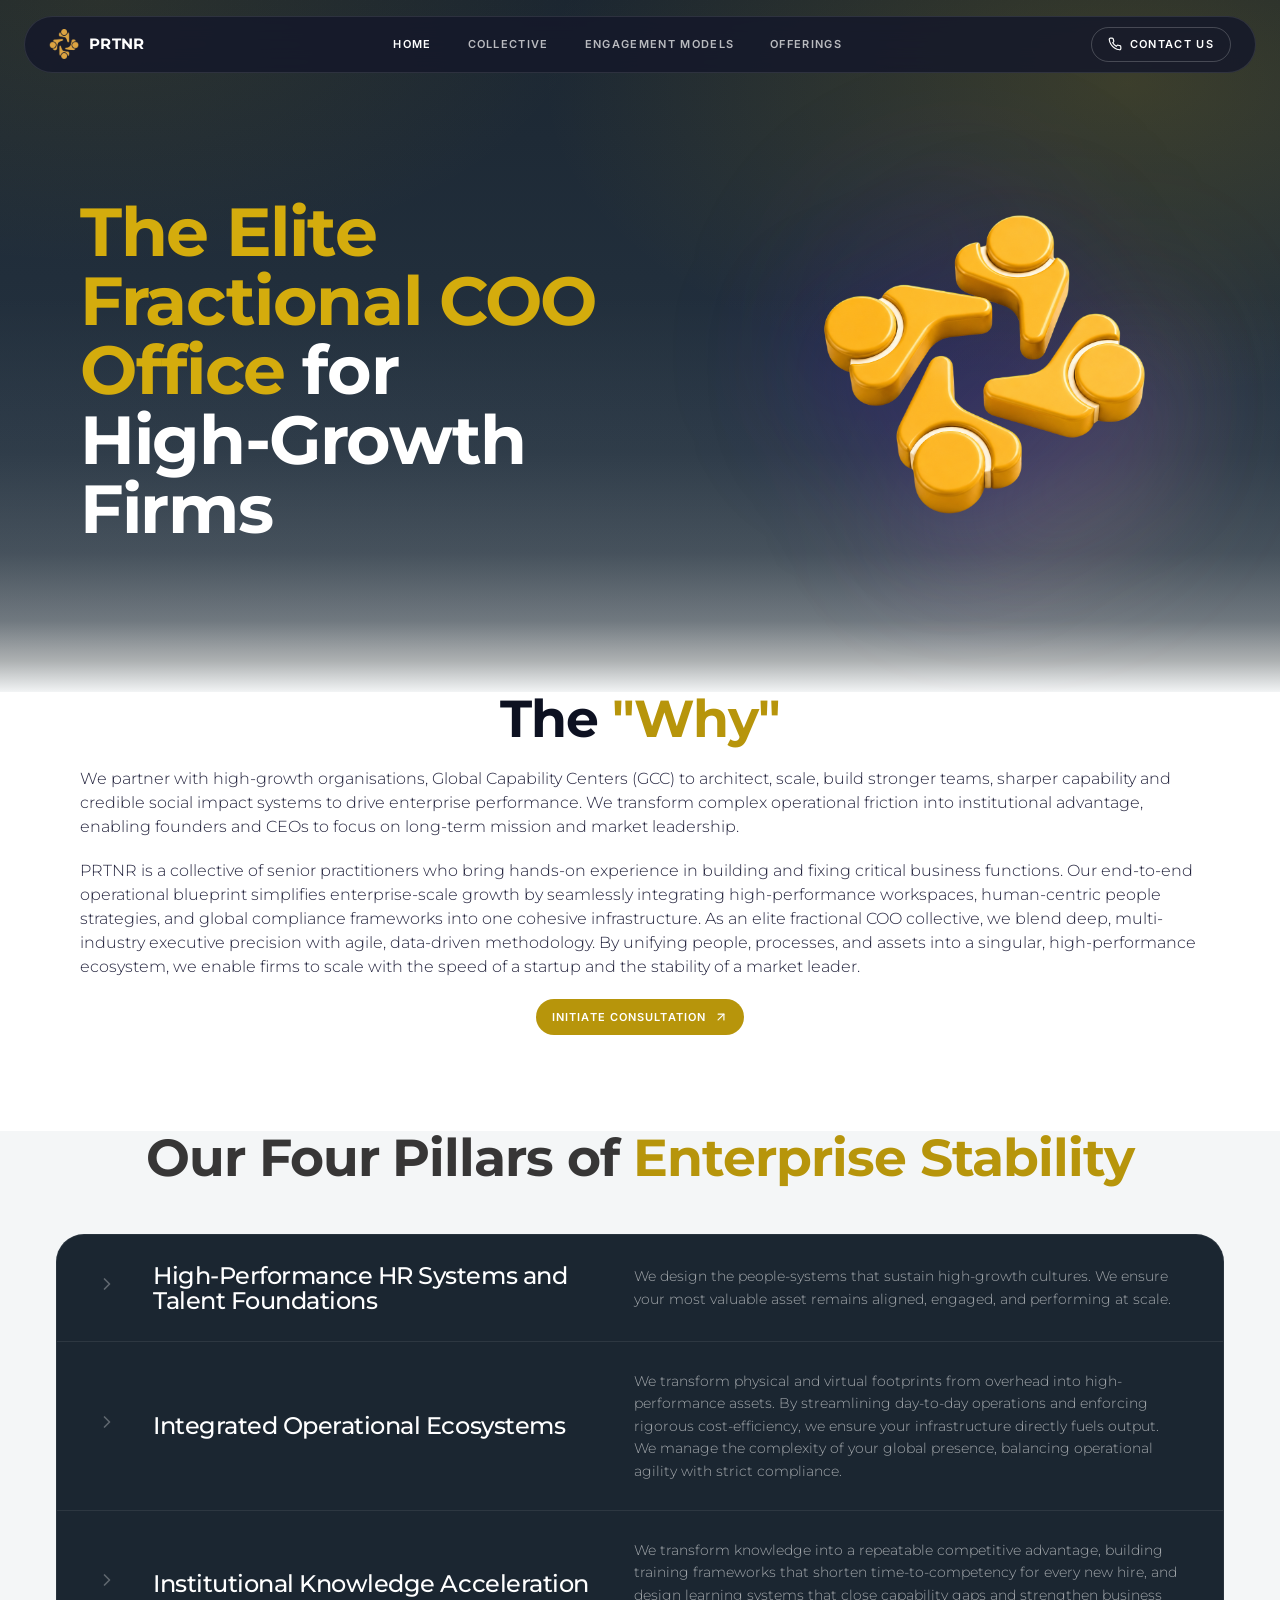
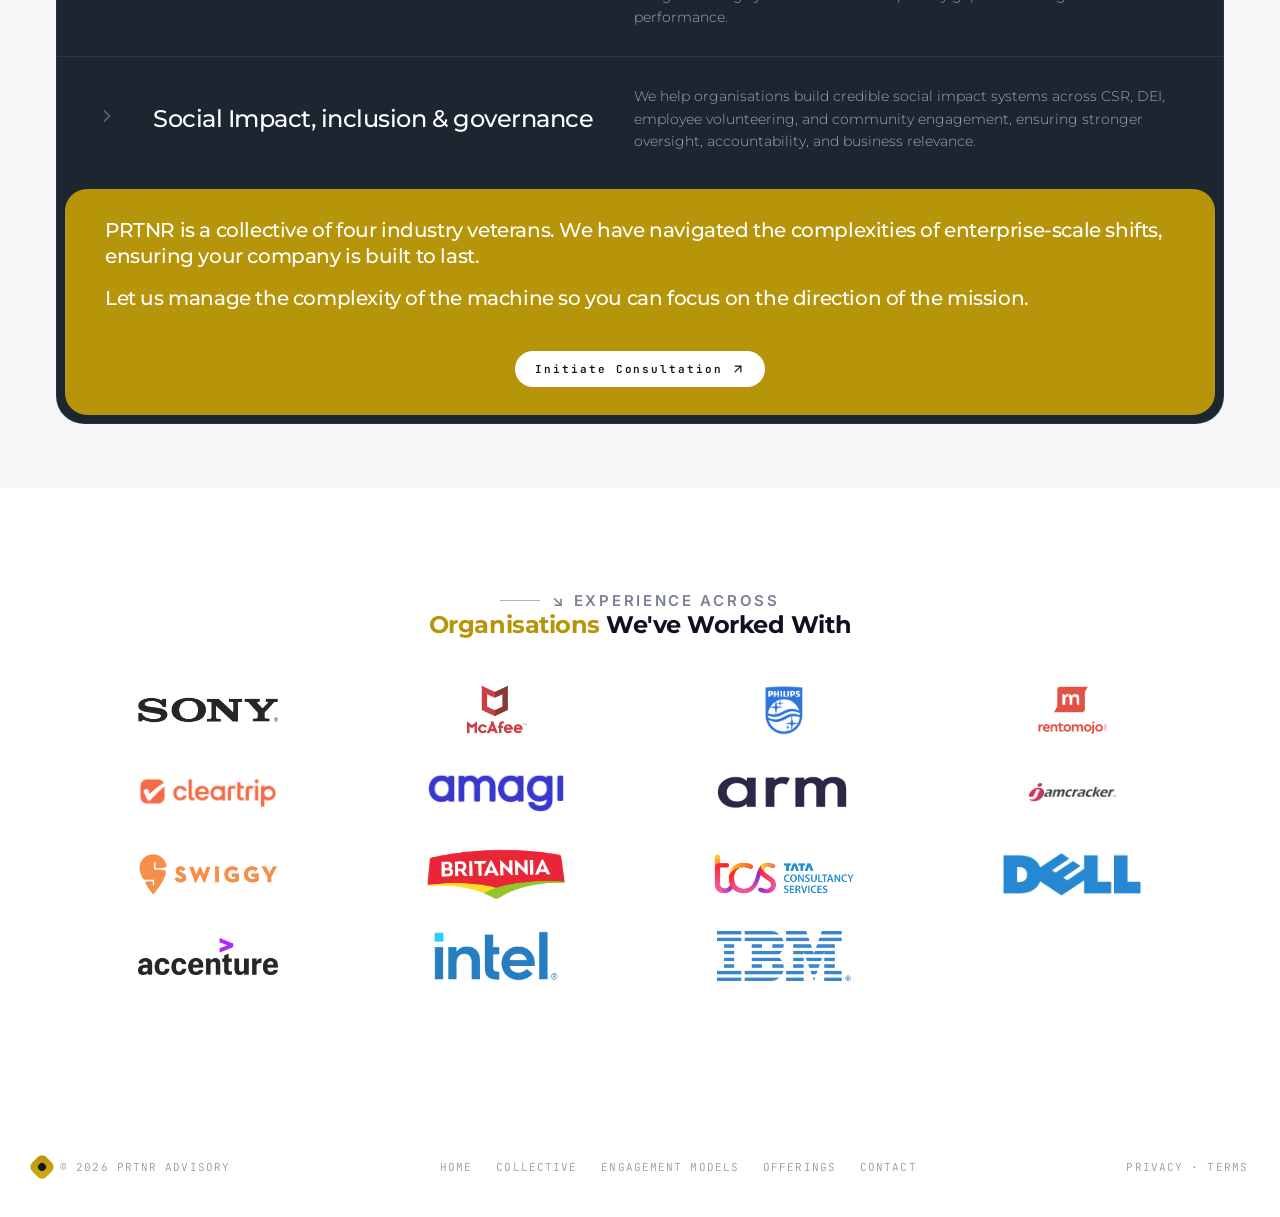
==== index.html @ b534872a "Add files via upload" ====
<!doctype html>
<html lang="en">
<head>
<meta charset="utf-8" />
<meta name="viewport" content="width=device-width,initial-scale=1" />
<title>PRTNR Advisory — Scale with Structure &amp; Operational Excellence</title>
<link rel="icon" type="image/png" href="assets/PRTNR Logo without BG.png">
<meta name="description" content="We help startups and mid-sized companies build offices, optimise operational costs, and implement governance systems for sustainable, compliant growth." />
<meta property="og:title" content="PRTNR Advisory — Scale with Structure &amp; Operational Excellence" />
<meta property="og:description" content="We help startups and mid-sized companies build offices, optimise operational costs, and implement governance systems for sustainable, compliant growth." />
<meta property="og:type" content="website" />
<link rel="preconnect" href="https://fonts.googleapis.com">
<link rel="preconnect" href="https://fonts.gstatic.com" crossorigin>
<link href="https://fonts.googleapis.com/css2?family=Inter:wght@400;500;600;700&family=Montserrat:wght@300;400;500;600;700&family=JetBrains+Mono:wght@400;500;600&display=swap" rel="stylesheet">
<link rel="stylesheet" href="styles.css" />
</head>
<body>
<div class="nav-wrap">
  <div class="nav">
    <a class="brand" href="index.html"><img src="assets/PRTNR Logo without BG.png" width="30"></img><span class="brand-name">PRTNR</span></a>
    <nav class="nav-links">
      <a class="nav-link active" href="index.html">HOME</a>
      <a class="nav-link" href="about.html">COLLECTIVE</a>
      <a class="nav-link" href="engagement.html">ENGAGEMENT MODELS</a>
      <a class="nav-link" href="offerings.html">OFFERINGS</a></nav>
    <a class="nav-cta" href="contact.html">
      <svg width="14" height="14" viewBox="0 0 24 24" fill="none" stroke="currentColor" stroke-width="2" stroke-linecap="round" stroke-linejoin="round">
        <path d="M22 16.92v3a2 2 0 0 1-2.18 2 19.79 19.79 0 0 1-8.63-3.07 19.5 19.5 0 0 1-6-6 19.79 19.79 0 0 1-3.07-8.67A2 2 0 0 1 4.11 2h3a2 2 0 0 1 2 1.72c.13.96.37 1.9.72 2.81a2 2 0 0 1-.45 2.11L8.09 9.91a16 16 0 0 0 6 6l1.27-1.27a2 2 0 0 1 2.11-.45c.91.35 1.85.59 2.81.72A2 2 0 0 1 22 16.92z"/>
      </svg> CONTACT US</a>
    <button class="menu-btn" id="menuBtn" aria-label="menu"><svg width="20" height="20" viewBox="0 0 24 24" fill="none" stroke="currentColor" stroke-width="2" stroke-linecap="round" stroke-linejoin="round"><line x1="3" y1="12" x2="21" y2="12"/><line x1="3" y1="6" x2="21" y2="6"/><line x1="3" y1="18" x2="21" y2="18"/></svg></button>
  </div>
  <div class="mobile-menu" id="mobileMenu">
    <a href="index.html">HOME</a><a href="about.html">COLLECTIVE</a>
    <a href="engagement.html">ENGAGEMENT MODELS</a>
    <a href="offerings.html">OFFERINGS</a>
    <a href="contact.html">CONTACT US</a>
  </div>
</div>
<script>
(function(){
  var b=document.getElementById('menuBtn'),m=document.getElementById('mobileMenu');
  if(b)b.addEventListener('click',function(){m.classList.toggle('open');});
})();
</script>
<main>

<section class="reveal page-hero">
  <div class="container">
    <div class="hero-grid">
      <div class="order-mob-2 lg-order-1">
        <h1 class="display hero-h1"><span class="text-electric">The Elite Fractional COO Office</span> for <br/>High-Growth Firms</h1>
      </div>
      <div class="order-mob-1 lg-order-2">
        <div class="hero-art"><div class="hero-art-glow"></div><img src="assets/hero-object.png" alt="Floating 3D figures representing operational clarity" /></div>
      </div>
    </div>
  </div>
</section>

<section class="section text-center" style="padding-top:0">
  <div class="container">
    <h2 class="display h2 text-ink text-center">The <span class="text-electric">"Why"</span></h2>
    <p class="text-ink-soft mt-5 max-w-5xl mx-auto about-text">We partner with high-growth organisations, Global Capability Centers (GCC) to architect, 
                                                  scale, build stronger teams, sharper capability and credible social impact systems to drive 
                                                  enterprise performance. We transform complex operational friction into institutional advantage, 
                                                  enabling founders and CEOs to focus on long-term mission and market leadership.</p> 
    <p class="text-ink-soft mt-5 max-w-5xl mx-auto about-text">PRTNR is a collective of senior practitioners who bring hands-on experience in building and 
                                                  fixing critical business functions. Our end-to-end operational blueprint simplifies enterprise-scale 
                                                  growth by seamlessly integrating high-performance workspaces, human-centric people strategies,
                                                  and global compliance frameworks into one cohesive infrastructure. As an elite fractional COO 
                                                  collective, we blend deep, multi-industry executive precision with agile, data-driven methodology.
                                                   By unifying people, processes, and assets into a singular, high-performance ecosystem, we enable
                                                   firms to scale with the speed of a startup and the stability of a market leader.</p>                                            
  <a class="btn btn-electric btn-sm mt-5" href="contact.html#cont">Initiate Consultation<svg width="14" height="14" viewBox="0 0 24 24" fill="none" stroke="currentColor" stroke-width="2" stroke-linecap="round" stroke-linejoin="round"><line x1="7" y1="17" x2="17" y2="7"/><polyline points="7 7 17 7 17 17"/></svg></a>
                                                  </div>
</section>

<section class="reveal cream" style="padding:0 32px 64px">
  <div class="container">
    <h2 class="display h2 text-center"><span class="text-change">Our Four Pillars of </span><span class="text-electric">Enterprise Stability</span></h2>
    <div class="svc-rows">
      <div class="svc-row">
        <span class="chev">
          <svg width="20" height="20" viewBox="0 0 24 24" fill="none" stroke="currentColor" stroke-width="2" stroke-linecap="round" stroke-linejoin="round">
            <polyline points="9 18 15 12 9 6"/></svg></span>
            <h3 class="display">High-Performance HR Systems and Talent Foundations</h3>
            <p>We design the people-systems that sustain high-growth cultures. We ensure your most valuable asset remains aligned, engaged, and performing at
              scale.</p></div>
      <div class="svc-row">
        <span class="chev">
          <svg width="20" height="20" viewBox="0 0 24 24" fill="none" stroke="currentColor" stroke-width="2" stroke-linecap="round" stroke-linejoin="round">
            <polyline points="9 18 15 12 9 6"/></svg></span>
            <h3 class="display">Integrated Operational Ecosystems</h3>
            <p>We transform physical and virtual footprints from overhead into high-performance assets. By streamlining day-to-day operations and enforcing
              rigorous cost-efficiency, we ensure your infrastructure directly fuels output. We manage the complexity of your global presence, balancing
              operational agility with strict compliance.</p></div>
      <div class="svc-row">
        <span class="chev">
          <svg width="20" height="20" viewBox="0 0 24 24" fill="none" stroke="currentColor" stroke-width="2" stroke-linecap="round" stroke-linejoin="round">
            <polyline points="9 18 15 12 9 6"/></svg></span>
            <h3 class="display">Institutional Knowledge Acceleration</h3>
            <p>We transform knowledge into a repeatable competitive advantage, building training frameworks that shorten time-to-competency for every new hire,
              and design learning systems that close capability gaps and strengthen business performance.</p></div>
      <div class="svc-row">
        <span class="chev">
          <svg width="20" height="20" viewBox="0 0 24 24" fill="none" stroke="currentColor" stroke-width="2" stroke-linecap="round" stroke-linejoin="round">
            <polyline points="9 18 15 12 9 6"/></svg></span>
            <h3 class="display">Social Impact, inclusion & governance</h3>
            <p>We help organisations build credible social impact systems across CSR, DEI, employee volunteering, and community engagement, ensuring stronger oversight, 
              accountability, and business relevance.</p></div>                                                 
      <a class="cta-row" href="contact.html#cont">
        <span class="label display">PRTNR is a collective of four industry veterans. We have navigated the complexities of enterprise-scale shifts, ensuring your company is built to last.</span>
        <span class="label display">Let us manage the complexity of the machine so you can focus on the direction of the mission.</span>
        
        
        <span class="pill">Initiate Consultation<svg width="14" height="14" viewBox="0 0 24 24" fill="none" stroke="currentColor" stroke-width="2" stroke-linecap="round" stroke-linejoin="round">
          <line x1="7" y1="17" x2="17" y2="7"/>
          <polyline points="7 7 17 7 17 17"/></svg></span>
      </a>
    </div>
  </div>
</section>

<section class="section logo-strip">
  <div class="container">

    <span class="eyebrow">↘ EXPERIENCE ACROSS</span>

    <h2 class="display text-ink"><span class="text-electric">Organisations</span> We've Worked With</h2>

    <div class="logo-grid">

      <img src="assets/logos/sony.png" alt="Sony">
      <img src="assets/logos/mcafee.png" alt="McAfee">
      <img src="assets/logos/philips.png" alt="Philips">
      <img src="assets/logos/rentomojo.png" alt="Rentomojo">
      <img src="assets/logos/cleartrip.png" alt="Cleartrip">
      <img src="assets/logos/amagi.png" alt="Amagi">
      <img src="assets/logos/arm.png" alt="ARM">
      <img src="assets/logos/jamcracker.png" alt="Jamcracker">
      <img src="assets/logos/swiggy.png" alt="Swiggy">
      <img src="assets/logos/britannia.png" alt="Britannia">
      <img src="assets/logos/TCS.png" alt="TCS">
      <img src="assets/logos/DELL.png" alt="Dell">
      <img src="assets/logos/accenture.png" alt="Accenture">
      <img src="assets/logos/intel.png" alt="Intel">
      <img src="assets/logos/ibm.png" alt="Ibm">
    </div>

  </div>
</section>

</main>
<footer class="footer">
  
  <div class="footer-bottom container">
    <div class="flex items-center gap-2"><span class="brand-mark" style="width:20px;height:20px"></span><span>© 2026 PRTNR ADVISORY</span></div>
    <div class="links"><a href="index.html">HOME</a><a href="about.html">COLLECTIVE</a><a href="engagement.html">ENGAGEMENT MODELS</a><a href="offerings.html">OFFERINGS</a><a href="contact.html">CONTACT</a></div>
    <span>PRIVACY · TERMS</span>
  </div>
</footer>

<script>
(function(){
  var els=document.querySelectorAll('.reveal');
  if(!('IntersectionObserver' in window)){els.forEach(function(e){e.classList.add('is-visible')});return;}
  var io=new IntersectionObserver(function(entries){
    entries.forEach(function(en){
      if(en.isIntersecting){en.target.classList.add('is-visible');io.unobserve(en.target);}
    });
  },{threshold:0.12,rootMargin:'0px 0px -40px 0px'});
  els.forEach(function(e){io.observe(e)});
  // Smooth scroll offset for fixed nav when landing with hash
  if(location.hash){
    setTimeout(function(){
      var t=document.querySelector(location.hash);
      if(t)t.scrollIntoView({behavior:'smooth',block:'start'});
    },60);
  }
})();
</script>
</body>
</html>
---- styles.css ----
/* ============================================================
   PTNR ADVISORY - REORGANIZED STYLESHEET
   
   Contents
   01. Variables
   02. Base / Reset
   03. Typography
   04. Layout
   05. Navigation
   06. Hero Sections
   07. Buttons & Inputs
   08. Cards & Panels
   09. Grids
   10. Content Sections
   11. Contact
   12. Footer
   13. Utilities
   14. Animations
   15. Responsive Overrides
   16. Impact Metrics

   NOTE:
   Original CSS rules preserved. This file is a reorganized copy.
============================================================ */

/* PTNR Advisory — static site */
:root{
  --background:#FFFFFF;
  --cream:#F4F6F7;

  --panel:#1B2631;
  --panel-2:#2C3A47;

  --ink:#0d1121;
  --ink-soft:#22223c;

  --border:#D6DBDF;

  --electric:#B7950B;
  --electric-glow:#D4AC0D;

  --shadow-card:0 30px 80px -30px rgba(27,38,49,.25);
  --shadow-glow:0 20px 60px -20px rgba(183,149,11,.35);
}
*{box-sizing:border-box;margin:0;padding:0}
html{scroll-behavior:smooth;background:var(--background)}
body{
  font-family:"Montserrat",ui-sans-serif,system-ui,-apple-system,"Segoe UI",sans-serif;
  font-weight:300;
  color:var(--cream);
  background:var(--background);
  -webkit-font-smoothing:antialiased;
  line-height:1.5;
}
img{max-width:100%;display:block}
a{color:inherit;text-decoration:none}
button,input,select,textarea{font:inherit;color:inherit}
ul{list-style:none}

h1,h2,h3,h4,.display{font-weight:700;letter-spacing:-.02em;line-height:1.05}
h5,h6,.subheading{font-weight:400;letter-spacing:-.01em}

.text-electric{color:var(--electric)}
.text-change{color: rgb(55, 54, 54);}
.text-ink{color:var(--ink)}
.text-ink-soft{color:var(--ink-soft)}
.text-white{color:#fff}
.muted{color:var(--ink-soft)}

.container{max-width:1320px;margin:0 auto;padding:0 24px}
.section{padding:64px 32px}
@media(min-width:768px){.section{padding:96px 56px}}
.partners-section{
  padding-top:12px;
}

/* ==== NAV ==== */
.nav-wrap{position:fixed;top:16px;left:0;right:0;z-index:50;padding:0 16px}
@media(min-width:768px){.nav-wrap{padding:0 24px}}
.nav{
  max-width:1320px;margin:0 auto;
  display:flex;align-items:center;justify-content:space-between;
  border-radius:999px;
  padding:10px 16px;
  background:rgba(21,24,42,.85);
  backdrop-filter:blur(14px);
  border:1px solid rgba(255,255,255,.1);
}
@media(min-width:768px){.nav{padding:10px 24px}}
.brand{display:flex;align-items:center;gap:10px;color:#fff}
.brand-mark{position:relative;width:32px;height:32px}
.brand-mark::before,.brand-mark::after{content:"";position:absolute;border-radius:6px;transform:rotate(45deg)}
.brand-mark::before{inset:0;background:linear-gradient(135deg,var(--electric),var(--electric-glow))}
.brand-mark::after{inset:6px;background:#15182a}
.brand-name{font-weight:700;font-size:15px;letter-spacing:.02em;text-transform:uppercase}
.nav-links{display:none;gap:4px}
@media(min-width:1024px){.nav-links{display:flex}}
.nav-link{
  padding:8px 16px;border-radius:999px;
  font-family:"Inter",ui-sans-serif,sans-serif;
  font-weight:600;font-size:11px;text-transform:uppercase;letter-spacing:.12em;
  color:rgba(255,255,255,.7);transition:color .2s;
}
.nav-link:hover,.nav-link.active{color:#fff}
.nav-cta{
  display:none;align-items:center;gap:8px;
  padding:8px 16px;border-radius:999px;
  border:1px solid rgba(255,255,255,.2);color:#fff;
  font-family:"Inter",sans-serif;font-weight:600;font-size:11px;
  text-transform:uppercase;letter-spacing:.12em;
  transition:all .2s;
}
@media(min-width:640px){.nav-cta{display:inline-flex}}
.nav-cta:hover{border-color:var(--electric-glow);color:var(--electric-glow)}
.menu-btn{display:inline-flex;background:transparent;border:0;color:#fff;padding:8px;cursor:pointer}
@media(min-width:1024px){.menu-btn{display:none}}
.mobile-menu{display:none;max-width:1320px;margin:8px auto 0;border-radius:24px;background:#15182a;border:1px solid rgba(255,255,255,.1);padding:12px;flex-direction:column;gap:4px}
.mobile-menu.open{display:flex}
.mobile-menu a{padding:12px 16px;border-radius:14px;color:rgba(255,255,255,.85);font-family:"Inter",sans-serif;font-size:12px;font-weight:600;text-transform:uppercase;letter-spacing:.12em}
.mobile-menu a:hover{background:rgba(255,255,255,.05)}

/* ==== PAGE HERO (dark gradient) ==== */
.page-hero{
  position: relative;
  color: #fff;
  overflow: hidden;
  isolation: isolate;

  /* Increased height */
  padding: 160px 56px 240px;

  background:
    radial-gradient(
      900px 480px at 88% 12%,
      rgba(183,149,11,.20),
      transparent 65%
    ),
    radial-gradient(
      700px 380px at 8% 0%,
      rgba(183,149,11,.10),
      transparent 70%
    ),
    linear-gradient(
      180deg,
      #1B2631 0%,
      #243240 60%,
      #2C3A47 100%
    );
}

@media (max-width:768px){
  .page-hero{
    padding: 80px 56px 80px;
  }
}
@media(min-width:768px){.page-hero{padding:160px 56px 112px}}
.page-hero::after{
  content:"";
  position:absolute;
  left:0;
  right:0;
  bottom:-1px;
  height:400px;
  pointer-events:none;
  z-index:0;

  background:linear-gradient(
    180deg,
    transparent 0%,
    rgba(243,241,236,.05) 40%,
    rgba(243,241,236,.15) 65%,
    rgba(243,241,236,.35) 82%,
    rgba(243,241,236,.65) 92%,
    var(--cream) 100%
  );
}
.page-hero>*{position:relative;z-index:1}
.page-hero .text-ink{color:#fff !important}
.page-hero .text-ink-soft{color:rgba(232,235,245,.78) !important}
.page-hero .text-electric{
  color:#D4AC0D !important;
}
.page-hero .eyebrow{color:rgba(220,225,240,.7)}

/* ==== CREAM SECTION ==== */
.cream{background:var(--cream);color:var(--ink)}
.cream .text-electric{color:var(--electric)}

/* ==== EYEBROW ==== */
.eyebrow{
  font-family:"Inter",sans-serif;
  font-size:15px;
  letter-spacing:.18em;
  text-transform:uppercase;
  font-weight:600;
  color:#7a7f95;
  display:inline-flex;
  align-items:center;
  gap:12px;
}
.eyebrow::before{
  content:"";
  width:40px;
  height:1px;
  background:currentColor;
  opacity:.6;
}

/* ==== BUTTONS ==== */
.btn{
  display:inline-flex;align-items:center;gap:8px;
  padding:14px 24px;border-radius:999px;border:0;cursor:pointer;
  font-family:"Inter",sans-serif;font-weight:600;font-size:13px;
  text-transform:uppercase;letter-spacing:.1em;
  transition:transform .25s,background .25s,border-color .25s,color .25s;
}
.btn-electric{background:var(--electric);color:#fff;box-shadow:var(--shadow-glow)}
.btn-electric:hover{transform:translateY(-2px);background:#260fc0}
.btn-outline-ink{background:transparent;color:var(--ink);border:1px solid rgba(26,29,46,.18)}
.btn-outline-ink:hover{border-color:var(--electric);color:var(--electric)}
.btn-ghost-light{background:rgba(255,255,255,.06);color:#fff;border:1px solid rgba(255,255,255,.16);backdrop-filter:blur(8px)}
.btn-ghost-light:hover{background:rgba(255,255,255,.12)}
.btn-sm{padding:10px 16px;font-size:11px}

/* ==== INPUT PILL ==== */
.input-pill{
  background:#fff;border:1px solid #e3e1da;border-radius:999px;
  padding:8px 8px 8px 20px;display:flex;align-items:center;gap:12px;max-width:440px;
}
.input-pill svg{flex-shrink:0;color:#7a7f95}
.input-pill input{flex:1;background:transparent;border:0;outline:none;font-size:14px;color:var(--ink);min-width:0}
.input-pill input::placeholder{color:#7a7f95}
.input-pill.dark{background:rgba(255,255,255,.08);border-color:rgba(255,255,255,.15)}
.input-pill.dark input{color:#fff}
.input-pill.dark input::placeholder{color:rgba(255,255,255,.5)}

/* ==== DARK PANEL ==== */
.panel-dark{
  background:var(--panel);color:#fafafa;
  border-radius:28px;border:1px solid rgba(255,255,255,.06);
}
.row-electric{background:var(--electric);color:#fff;border-radius:22px;padding:18px 24px}

/* ==== CARDS ==== */
.card-numbered{
  background:#fff;border:1px solid #e3e1da;border-radius:22px;padding:28px;
  transition:transform .3s,border-color .3s,box-shadow .3s;
}
.card-numbered:hover{transform:translateY(-4px);border-color:var(--electric);box-shadow:0 20px 50px -20px rgba(47,26,216,.25)}

.mono{font-family:"JetBrains Mono",ui-monospace,Menlo,monospace}
.mono-tag{font-family:"JetBrains Mono",monospace;font-size:11px;letter-spacing:.18em;text-transform:uppercase}

/* ==== HOME HERO ==== */
.hero-grid{display:grid;gap:32px;align-items:center}
@media(min-width:1024px){.hero-grid{grid-template-columns:7fr 5fr;gap:16px}}
.hero-h1{font-size:clamp(2.25rem,5.5vw,4.25rem);line-height:1.02;letter-spacing:-.02em;color:#fff}
.hero-sub{margin-top:24px;font-size:17px;color:rgba(232,235,245,.78);max-width:32rem;line-height:1.6}
.hero-art{position:relative;width:min(420px,80vw);aspect-ratio:1;margin-left:auto}
.hero-art-glow{position:absolute;inset:0;border-radius:50%;filter:blur(60px);
  background:linear-gradient(135deg,rgba(47,26,216,.18),transparent,rgba(255,182,193,.3))}
.hero-art img{position:relative;width:100%;height:100%;object-fit:contain;filter:drop-shadow(0 30px 60px rgba(80,20,200,.25));animation:float 9s ease-in-out infinite}
.order-mob-1{order:1}.order-mob-2{order:2}
@media(min-width:1024px){.lg-order-1{order:1}.lg-order-2{order:2}}

@keyframes float{0%,100%{transform:translateY(0) rotate(0)}50%{transform:translateY(-22px) rotate(3deg)}}
.float{animation:float 9s ease-in-out infinite}

/* =========================================
   CONTACT HERO FIX
========================================= */

.page-hero .hero-grid{
  display:grid;
  gap:32px;
  align-items:center;
}

@media(min-width:1024px){
  .page-hero .hero-grid{
    grid-template-columns:7fr 5fr;
    gap:16px;
  }
}

.page-hero .hero-art{
  position:relative;
  width:min(420px,80vw);
  aspect-ratio:1;
  margin-left:auto;
}

.page-hero .hero-art img{
  width:100%;
  height:100%;
  object-fit:contain;
  display:block;
}

@media(max-width:768px){

  .page-hero .hero-grid{
    text-align:center;
  }

  .page-hero .hero-art{
    margin:auto;
    width:min(340px,90vw);
  }

  .page-hero .hero-sub{
    margin-left:auto;
    margin-right:auto;
  }
}

/* ==== GRIDS ==== */
.grid-3{display:grid;gap:20px;grid-template-columns:1fr}
@media(min-width:768px){.grid-3{grid-template-columns:repeat(3,1fr)}}
.grid-2{display:grid;gap:20px;grid-template-columns:1fr}
@media(min-width:768px){.grid-2{grid-template-columns:repeat(2,1fr)}}
.grid-4{display:grid;gap:20px;grid-template-columns:1fr}
@media(min-width:640px){.grid-4{grid-template-columns:repeat(2,1fr)}}
@media(min-width:1024px){.grid-4{grid-template-columns:repeat(4,1fr)}}

/* ==== SECTION TITLES ==== */
.h2{font-size:clamp(2rem,4.5vw,3.25rem);letter-spacing:-.02em;line-height:1.05}
.h2-lg{font-size:clamp(2.5rem,6vw,4.5rem);letter-spacing:-.02em;line-height:.95}

/* ==== WHAT WE CAN DO rows ==== */
.svc-rows{margin-top:48px;border-radius:28px;overflow:hidden;background:var(--panel);border:1px solid rgba(255,255,255,.06)}
.svc-row{display:grid;grid-template-columns:1fr;gap:8px;padding:24px;border-top:1px solid rgba(255,255,255,.08);transition:background .25s;color:#fff}
.svc-row:first-child{border-top:0}
.svc-row:hover{background:rgba(255,255,255,.03)}
@media(min-width:768px){.svc-row{grid-template-columns:32px 5fr 6fr;gap:24px;align-items:center;padding:28px 40px}}
.svc-row .chev{color:rgba(255,255,255,.3);transition:color .25s}
.svc-row:hover .chev{color:var(--electric-glow)}
.svc-row h3{font-size:clamp(1.15rem,2vw,1.5rem);font-weight:500;color:#fff}
.svc-row p{font-size:14px;color:rgba(255,255,255,.6);line-height:1.6}

.cta-row{
  margin:8px;padding:24px;border-radius:22px;
  background:var(--electric);color:#fff;
  display:flex;flex-wrap:wrap;align-items:center;justify-content:space-between;gap:16px;
  transition:filter .25s;
}
@media(min-width:768px){.cta-row{padding:28px 40px}}
.cta-row:hover{filter:brightness(1.1)}
.cta-row .label{font-size:clamp(1.15rem,2vw,1.5rem);font-weight:500}
.cta-row .pill{display:inline-flex;align-items:center;gap:8px;background:#fff;color:var(--ink);padding:10px 20px;border-radius:999px;font-family:"JetBrains Mono",monospace;font-size:11px;letter-spacing:.18em;font-weight:600}

/* ==== APPROACH ==== */
.approach{display:grid;gap:40px;align-items:center;grid-template-columns:1fr}
@media(min-width:768px){.approach{grid-template-columns:1fr 1fr}}
.approach h2{font-size:clamp(2.5rem,6vw,4.5rem);text-transform:uppercase;letter-spacing:-.02em;line-height:.9}

/* ==== TESTIMONIALS ==== */
.testimonials-band{background:var(--panel);color:#fff;border-radius:28px;margin:8px;padding:64px 32px}
@media(min-width:768px){.testimonials-band{margin:8px 24px;padding:96px 56px}}
.testimonial{border-radius:24px;padding:28px}
.testimonial.featured{background:var(--electric);color:#fff}
.testimonial.muted{background:rgba(255,255,255,.05);border:1px solid rgba(255,255,255,.1);color:rgba(255,255,255,.85)}
.testimonial p{font-size:14px;line-height:1.6}
.testimonial .author{margin-top:24px;padding-top:20px;border-top:1px solid rgba(255,255,255,.15);font-family:"JetBrains Mono",monospace;font-size:11px;letter-spacing:.18em;opacity:.8}

/* =========================================
   UNIFORM TESTIMONIAL HOVER EFFECT
========================================= */

.testimonial{
  transition:
    transform .35s ease,
    background .35s ease,
    border-color .35s ease,
    color .35s ease,
    box-shadow .35s ease;
  cursor:pointer;
}

/* SAME hover effect for all cards */
.testimonial:hover{
  background:var(--electric) !important;
  color:#fff !important;
  border-color:transparent;
  transform:translateY(-8px);
  box-shadow:0 25px 60px -20px rgba(47,26,216,.45);
}

.testimonial:hover p,
.testimonial:hover .author,
.testimonial:hover span,
.testimonial:hover svg{
  color:#fff !important;
  fill:#fff !important;
  opacity:1;
}

/* ==== ABOUT ==== */
.about-grid{display:grid;gap:40px;grid-template-columns:1fr}
@media(min-width:1024px){.about-grid{grid-template-columns:7fr 5fr}}
.highlight-list{display:flex;flex-direction:column;gap:12px;margin-top:20px}
.highlight-list li{display:flex;align-items:flex-start;gap:12px;font-size:14px;color:rgba(255,255,255,.85)}
.check{width:20px;height:20px;flex-shrink:0;border-radius:6px;background:var(--electric);display:inline-flex;align-items:center;justify-content:center;color:#fff;font-size:11px;font-weight:700;margin-top:2px}
.tag-pill{display:inline-block;padding:5px 12px;border-radius:999px;background:var(--electric);color:#fff;font-family:"JetBrains Mono",monospace;font-size:10px;letter-spacing:.18em;font-weight:600;margin-bottom:14px}
.value-icon{width:40px;height:40px;border-radius:14px;background:rgba(47,26,216,.1);display:inline-flex;align-items:center;justify-content:center;color:var(--electric);margin-bottom:14px}

/* ==== SERVICES PAGE ==== */
.svc-block{display:grid;gap:32px;grid-template-columns:1fr;background:var(--panel);border-radius:28px;border:1px solid rgba(255,255,255,.06);padding:24px;color:#fff}
@media(min-width:768px){.svc-block{padding:40px}}
@media(min-width:1024px){.svc-block{grid-template-columns:4fr 8fr}}
.svc-block h2{font-size:clamp(1.5rem,2.5vw,1.875rem);line-height:1.2;color:#fff}
.svc-block .num{font-family:"JetBrains Mono",monospace;color:var(--electric-glow);font-size:13px;letter-spacing:.18em;margin-bottom:14px}
.svc-block .for{margin-top:18px;font-size:14px;color:rgba(255,255,255,.6);line-height:1.6}
.svc-block .for b{color:rgba(255,255,255,.8);font-weight:500}
.svc-block .duration{display:inline-flex;margin-top:18px;padding:5px 12px;border-radius:999px;font-family:"JetBrains Mono",monospace;font-size:10px;letter-spacing:.18em;color:#fff;border:1px solid rgba(255,255,255,.2)}
.svc-block .included-label{font-family:"JetBrains Mono",monospace;color:rgba(255,255,255,.4);font-size:10px;letter-spacing:.18em;margin-bottom:14px;text-transform:uppercase}
.svc-block .included-list li{display:flex;align-items:flex-start;gap:12px;padding:14px 0;border-top:1px solid rgba(255,255,255,.08);color:rgba(255,255,255,.85);font-size:15px}
.svc-block .included-list li:first-child{border-top:0}

/* ==== IMPACT STATS ==== */
.stats{display:grid;grid-template-columns:repeat(2,1fr);background:var(--panel);border-radius:28px;border:1px solid rgba(255,255,255,.06);overflow:hidden;margin-top:48px;color:#fff}
@media(min-width:768px){.stats{grid-template-columns:repeat(4,1fr)}}
.stats div{padding:28px;border-left:1px solid rgba(255,255,255,.08)}
.stats div:first-child{border-left:0}
@media(max-width:767px){.stats div:nth-child(odd){border-left:0}.stats div:nth-child(n+3){border-top:1px solid rgba(255,255,255,.08)}}
.stat-v{font-size:clamp(2rem,4vw,3rem);font-weight:700;letter-spacing:-.02em;color:#fff}
.stat-l{margin-top:12px;font-size:12px;color:rgba(255,255,255,.6);max-width:160px;line-height:1.4}

/* ==== CONTACT ==== */
.contact-grid{display:grid;gap:32px;grid-template-columns:1fr}
@media(min-width:1024px){.contact-grid{grid-template-columns:5fr 7fr}}
.contact-side{padding:32px;height:100%}
@media(min-width:768px){.contact-side{padding:40px}}
.contact-item{display:flex;align-items:flex-start;gap:16px;padding:16px;border-radius:18px;background:rgba(255,255,255,.05);border:1px solid rgba(255,255,255,.1);transition:border-color .2s}
.contact-item:hover{border-color:rgba(106,85,255,.4)}
.contact-item .icon{width:36px;height:36px;border-radius:12px;background:rgba(47,26,216,.15);display:inline-flex;align-items:center;justify-content:center;color:var(--electric-glow);flex-shrink:0}
.contact-item .lbl{font-family:"JetBrains Mono",monospace;font-size:10px;letter-spacing:.18em;color:rgba(255,255,255,.4)}
.contact-item .val{margin-top:2px;color:rgba(255,255,255,.85);font-size:14px}
.contact-form{padding:32px;background:#fff;border:1px solid #e3e1da;border-radius:22px}
@media(min-width:768px){.contact-form{padding:40px}}
.field{display:block;margin-bottom:0}
.field label{display:block;font-family:"JetBrains Mono",monospace;font-size:10px;letter-spacing:.18em;color:var(--ink-soft);margin-bottom:8px;text-transform:uppercase}
.field input,.field select,.field textarea{
  width:100%;border:1px solid #e3e1da;background:#fff;border-radius:18px;padding:14px 16px;font-size:14px;
  outline:none;transition:border-color .2s,box-shadow .2s;color:var(--ink);
}
.field input:focus,.field select:focus,.field textarea:focus{border-color:var(--electric);box-shadow:0 0 0 4px rgba(47,26,216,.1)}
.field textarea{resize:vertical;min-height:120px;font-family:inherit}
.form-grid{display:grid;gap:20px;grid-template-columns:1fr}
@media(min-width:768px){.form-grid{grid-template-columns:1fr 1fr}}

/* ==== FOOTER ==== */
.footer{background:var(--background);color:#000000;padding-top:48px}
.footer-card{
  margin:0 24px;border-radius:36px;background:var(--panel);
  border:1px solid rgba(255,255,255,.08);padding:56px 32px;
}
@media(min-width:768px){.footer-card{padding:80px 56px}}
.footer-grid{display:grid;gap:40px;grid-template-columns:1fr}
@media(min-width:1024px){.footer-grid{grid-template-columns:7fr 5fr}}
.footer h2{font-size:clamp(2.5rem,6vw,4.5rem);line-height:.95;letter-spacing:-.02em;color:#fff}
.social-row{display:flex;gap:12px;margin-top:32px}
.social-row a{width:40px;height:40px;border-radius:50%;border:1px solid rgba(255,255,255,.15);display:inline-flex;align-items:center;justify-content:center;color:#fff;transition:background .2s,border-color .2s}
.social-row a:hover{background:var(--electric);border-color:var(--electric)}
.contact-rows{display:flex;flex-direction:column;gap:12px;margin-top:24px}
.contact-rows .row{display:flex;align-items:flex-start;gap:12px;padding:12px 16px;border-radius:18px;background:rgba(255,255,255,.05);border:1px solid rgba(255,255,255,.08);font-size:14px;color:rgba(255,255,255,.85)}
.contact-rows .row span:first-child{font-family:"JetBrains Mono",monospace;font-size:10px;letter-spacing:.18em;color:rgba(255,255,255,.4);width:80px;text-transform:uppercase;flex-shrink:0;margin-top:2px}
.footer-bottom{display:flex;flex-wrap:wrap;align-items:center;justify-content:space-between;gap:16px;padding:32px 32px 40px;font-family:"JetBrains Mono",monospace;font-size:11px;color:rgba(0, 0, 0, 0.4);letter-spacing:.1em}
.footer-bottom .links{display:flex;gap:24px}
.footer-bottom .links a:hover{color:#0019fd}

/* ==== UTIL ==== */
.mt-6{margin-top:24px}.mt-8{margin-top:32px}.mt-12{margin-top:48px}.mt-5{margin-top:20px}.mt-7{margin-top:28px}.mt-4{margin-top:16px}.mt-3{margin-top:12px}.mt-14{margin-top:56px}.mt-2{margin-top:8px}
.mb-3{margin-bottom:12px}.mb-4{margin-bottom:16px}.mb-5{margin-bottom:20px}.mb-7{margin-bottom:28px}
.text-center{text-align:center}
.flex{display:flex}.gap-3{gap:12px}.gap-2{gap:8px}.items-center{align-items:center}.flex-wrap{flex-wrap:wrap}
.max-w-xl{max-width:36rem}.max-w-2xl{max-width:42rem}.max-w-3xl{max-width:48rem}.max-w-4xl{max-width:56rem}.max-w-md{max-width:28rem}.max-w-lg{max-width:32rem}
.mx-auto{margin-left:auto;margin-right:auto}
.text-soft{color:rgba(255,255,255,.3)}


/* ==== Scroll fade-in ==== */
html{scroll-padding-top:96px}
.reveal{opacity:0;transform:translateY(24px);transition:opacity .7s ease,transform .7s ease;will-change:opacity,transform}
.reveal.is-visible{opacity:1;transform:none}
@media (prefers-reduced-motion: reduce){
  .reveal{opacity:1;transform:none;transition:none}
}

/* Profile card spacing */
.card-numbered .profile-image{
  margin-bottom:28px;
}

.card-numbered h3{
  margin-top:10px;
}

/* Profile card names */
.card-numbered h3{
  font-size:28px !important;
  font-weight:700;
  letter-spacing:-0.02em;
  line-height:1.1;
  margin-bottom:14px;
}

/* MOBILE HERO FIX */
@media (max-width:768px){

  .page-hero .hero-sub{
    text-align:center;
    max-width:95%;
    margin-left:auto;
    margin-right:auto;
  }

  .page-hero .btn{
    display:inline-flex;
  }

  .page-hero .hero-art{
    margin:auto;
    width:min(340px,90vw);
  }
}

@media (max-width:768px){

  .hero-art{
    width:min(280px,75vw) !important;
  }

  .hero-h1{
    font-size:clamp(2rem,11vw,3.2rem);
  }
}

/* ===== HERO MOBILE PORTRAIT ONLY ===== */
@media screen and (max-width: 768px) and (orientation: portrait){

  .page-hero .hero-grid{
    display:flex;
    flex-direction:column;
    align-items:center;
    justify-content:center;
    text-align:center;
    gap:24px;
  }

  .page-hero .order-mob-2{
    width:100%;
    display:flex;
    flex-direction:column;
    align-items:center;
  }

  .page-hero .hero-h1{
    text-align:center;
    margin:0 auto;
    width:100%;
    max-width:320px;
  }

  .page-hero .hero-sub{
    text-align:center;
    margin-left:auto;
    margin-right:auto;
    max-width:320px;
  }

  .page-hero .eyebrow{
    justify-content:center;
  }

  .page-hero .hero-art{
    margin:0 auto;
  }

}

/* OUR APPROACH - Mobile Fix */
@media (max-width:768px){

  .approach{
    text-align:center;
  }

  .approach > div:first-child{
    display:flex;
    flex-direction:column;
    align-items:center;
  }

  .approach > div:first-child > div:nth-child(2){
    margin-top:28px !important;
    margin-left:auto;
    margin-right:auto;
  }

  .approach img{
    margin:0 auto;
  }

}

@media (max-width:768px){

  .reveal,
  .reveal.is-visible{
    opacity:1 !important;
    transform:none !important;
    transition:none !important;
  }

}

@media (max-width:768px){

  .svc-block{
    display:block !important;
    opacity:1 !important;
    visibility:visible !important;
    overflow:visible !important;
  }

}
@media (max-width:768px){

  #services,
  #services section,
  .svc-block{
    display:block !important;
    opacity:1 !important;
    visibility:visible !important;
  }

}

/* ===== MOBILE FOOTER FIX ===== */
@media (max-width: 768px){

  .footer-bottom{
    display:flex !important;
    flex-direction:column !important;
    align-items:center !important;
    text-align:center !important;
    gap:20px !important;
  }

  .footer-bottom .links{
    display:flex;
    flex-wrap:wrap;
    justify-content:center;
    gap:18px;
  }

  .footer-bottom span,
  .footer-bottom a{
    text-align:center;
  }

  /* Contact rows */
  .contact-rows .row{
    display:flex;
    flex-direction:column;
    align-items:flex-start;
    gap:8px;
    padding:18px;
  }

  .contact-rows .row span:last-child{
    word-break:break-word;
    overflow-wrap:anywhere;
    font-size:18px;
    line-height:1.4;
  }

  /* Footer card spacing */
  .footer-grid{
    display:flex !important;
    flex-direction:column !important;
    gap:32px !important;
  }

  .footer .btn{
    margin-bottom:24px;
  }

}

/* CONTACT PAGE MOBILE FIX */
@media (max-width:768px){

  .contact-grid{
    display:flex !important;
    flex-direction:column !important;
    align-items:center !important;
    gap:24px !important;
  }

  .contact-grid > *{
    width:100% !important;
    max-width:100% !important;
  }

  .contact-side,
  .contact-form{
    margin-left:auto !important;
    margin-right:auto !important;
  }

  .panel-dark{
    width:100% !important;
  }

  .contact-form{
    width:100% !important;
  }

}

.contact-section{
  padding:0 32px 80px;
}

@media (max-width:768px){
  .contact-section{
    padding:0 16px 60px !important;
  }
}

@media (max-width:768px){

  .contact-item .val{
    word-break:break-word;
    overflow-wrap:anywhere;
    line-height:1.4;
  }

}

.about-grid{
    display:grid;
    grid-template-columns:1.1fr 0.9fr;
    gap:60px;
    align-items:center;
}

.about-visual{
    display:flex;
    justify-content:center;
    align-items:center;
}

.hero-art img{
    width:100%;
    max-width:420px;
    height:auto;
}

.career-panel-full{
    width:100%;
    margin-top:50px;
    padding:32px;
    border-radius:24px;
}

.career-panel-full .highlight-list{
    display:grid;
    grid-template-columns:repeat(2,1fr);
    gap:18px 40px;
    list-style:none;
    margin:0;
    padding:0;
}

.career-panel-full .highlight-list li{
    display:flex;
    align-items:flex-start;
    gap:12px;
}

@media (max-width:991px){

    .about-grid{
        grid-template-columns:1fr;
        gap:40px;
    }

    .about-content{
        text-align:center;
    }

    .career-panel-full .highlight-list{
        grid-template-columns:1fr;
    }

}
.cta-row{
    display: flex;
    flex-direction: column;
    align-items: center;
    text-align: left;
}

.cta-row .label{
    font-size: 1.25rem;
    line-height: 1.3;
    width: 100%;
}

.cta-row .pill{
    margin-top: 24px;
    align-self: center;
}
.about-text{
    text-align: left !important;
}

.methodology-section{
    padding: 40px 0 80px;
}

.card-numbered{
    min-height: 260px;
    padding: 32px;
}

.card-numbered p{
    font-size: 15px;
    line-height: 1.7;
}

.grid-4{
    gap: 24px;
}
.back-home-btn{
  position: fixed;
  right: 24px;
  bottom: 24px;
  z-index: 1000;

  display: flex;
  align-items: center;
  gap: 8px;

  padding: 12px 18px;
  border-radius: 999px;

  background: #D4AC0D;
  color: #fff;
  text-decoration: none;
  font-weight: 600;
  font-size: 14px;

  box-shadow: 0 10px 25px rgba(0,0,0,.15);
  transition: all .25s ease;
}

.back-home-btn:hover{
  transform: translateY(-3px);
  box-shadow: 0 14px 30px rgba(0,0,0,.2);
}

.back-home-btn span:first-child{
  font-size: 16px;
}

@media (max-width: 768px){
  .back-home-btn{
    right: 16px;
    bottom: 16px;
    padding: 10px 16px;
    font-size: 13px;
  }
}
@media (max-width: 480px){

  .hero-h1{
    font-size: clamp(2.6rem, 8vw, 3.2rem) !important;
    line-height: 0.95;
    text-align: center;
  }

}
@media (max-width: 480px){

  .order-mob-2{
    text-align: center;
  }

}

/* ===== IMPACT METRICS ===== */

.stats-cards{
  display:grid;
  gap:20px;
  grid-template-columns:1fr;
}

@media(min-width:768px){
  .stats-cards{
    grid-template-columns:repeat(2,1fr);
  }
}

@media(min-width:1200px){
  .stats-cards{
    grid-template-columns:repeat(5,1fr);
  }
}

.stat-card{
  background:var(--panel);
  color:#fff;
  border-radius:24px;
  padding:36px 24px;
  text-align:center;
  border:1px solid rgba(255,255,255,.06);

  transition:
    transform .3s ease,
    box-shadow .3s ease,
    border-color .3s ease;
}

.stat-card:hover{
  transform:translateY(-6px);
  border-color:var(--electric);
  box-shadow:0 20px 50px -20px rgba(183,149,11,.35);
}

.stat-number{
  font-size:clamp(2.2rem,4vw,3.5rem);
  font-weight:700;
  line-height:1;
  color:var(--electric-glow);
  margin-bottom:16px;
}

.stat-label{
  font-size:1rem;
  line-height:1.5;
  color:rgba(255,255,255,.85);
}

/* ===== LOGO STRIP ===== */

.logo-strip{
  text-align:center;
}

.logo-grid{
  margin-top:48px;

  display:grid;
  grid-template-columns:repeat(4,1fr);
  gap:32px;
  align-items:center;
}

.logo-grid img{
  max-width:140px;
  max-height:50px;
  width:auto;
  height:auto;
  margin:0 auto;
  opacity:.85;
}

@media(max-width:768px){

  .logo-grid{
    grid-template-columns:repeat(2,1fr);
    gap:24px;
  }

  .logo-grid img{
    max-width:110px;
  }

}

/* =========================================
   IMPACT STATS
========================================= */

.impact-stats{
  display:grid;
  grid-template-columns:repeat(4,1fr);
  gap:24px;
  margin-top:48px;
}

.impact-card{
  background:linear-gradient(
    135deg,
    #172434 0%,
    #1B2B3E 100%
  );

  border-radius:28px;
  padding:42px 28px;

  display:flex;
  flex-direction:column;
  align-items:center;
  justify-content:center;
  text-align:center;

  min-height:260px;

  border:1px solid rgba(212,172,13,.12);

  transition:transform .25s ease;
}

.impact-card:hover{
  transform:translateY(-4px);
}

.impact-number{
  font-family:"Poppins",sans-serif;
  font-weight:700;
  font-size:clamp(3rem,4vw,4.5rem);
  line-height:1;
  color:var(--electric);
  margin-bottom:12px;
}

.impact-title{
  font-family:"Poppins",sans-serif;
  font-weight:600;
  font-size:1.6rem;
  color:#fff;
  margin-bottom:18px;
}

.impact-label{
  color:rgba(255,255,255,.82);
  font-size:1rem;
  line-height:1.6;
  max-width:220px;
}

.impact-card-wide{
  min-width:0;
}

@media(max-width:1024px){

  .impact-stats{
    grid-template-columns:repeat(2,1fr);
  }

}

@media(max-width:768px){

  .impact-stats{
    grid-template-columns:1fr;
    gap:18px;
  }

  .impact-card{
    min-height:220px;
    padding:32px 24px;
  }

  .impact-number{
    font-size:3rem;
  }

  .impact-title{
    font-size:1.35rem;
  }

}
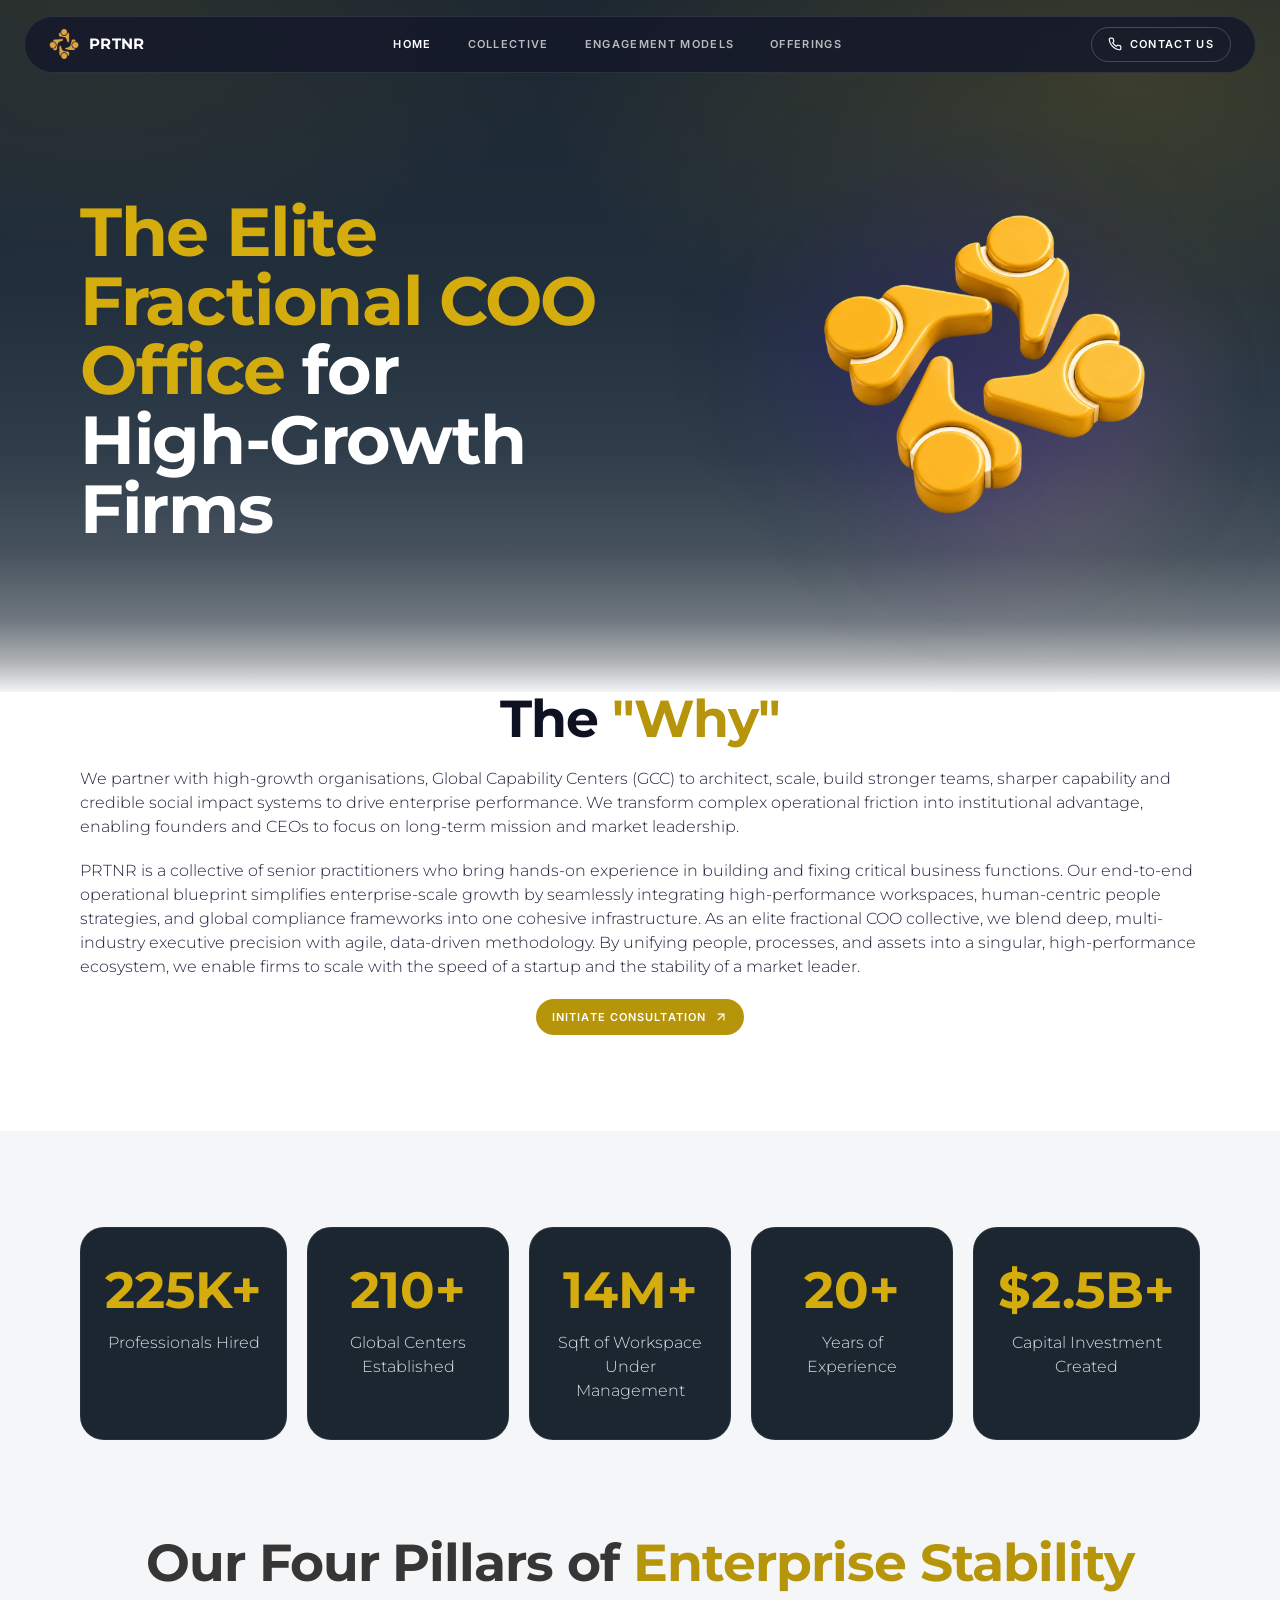
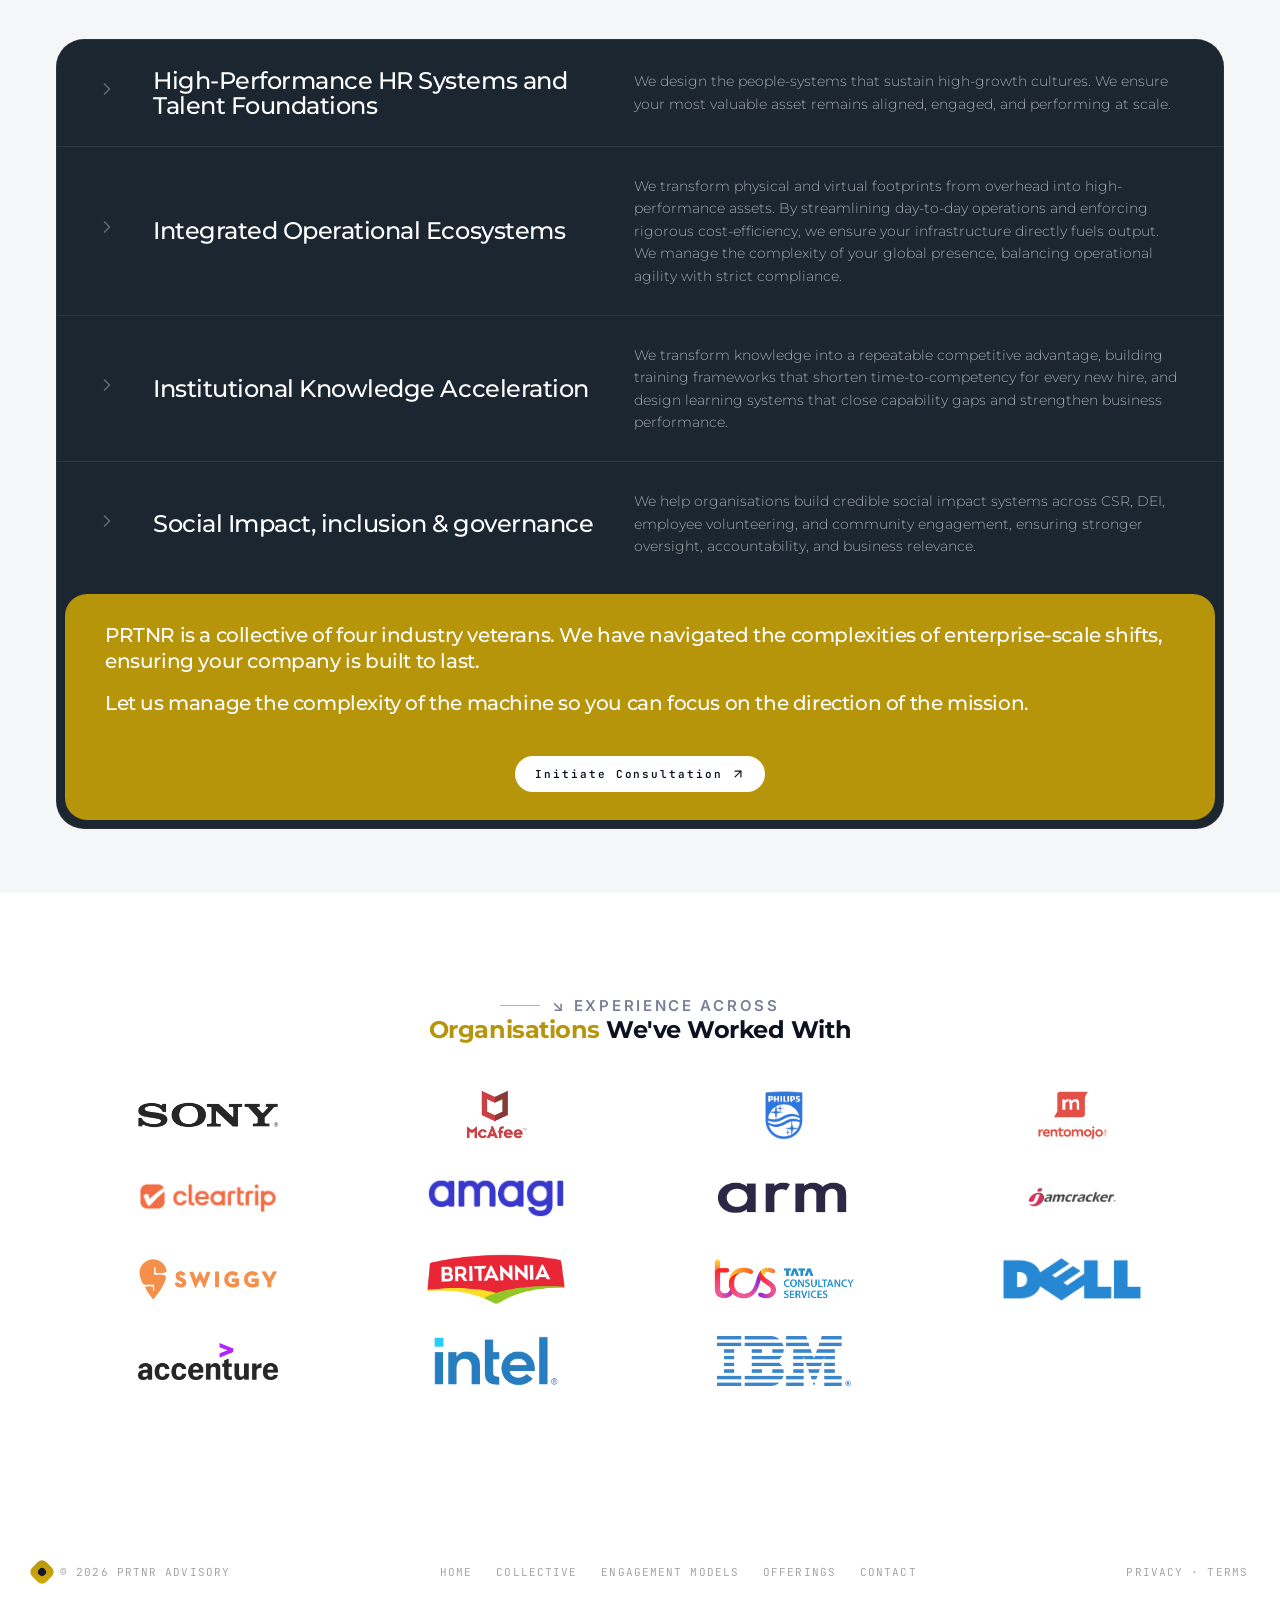
==== commit 1313e8fb: "Add files via upload" ====
--- a/index.html
+++ b/index.html
@@ -75,6 +75,41 @@
                                                   </div>
 </section>
 
+<section class="section cream">
+  <div class="container">
+
+    <div class="stats-cards">
+
+      <div class="stat-card">
+        <div class="stat-number">225K+</div>
+        <div class="stat-label">Professionals Hired</div>
+      </div>
+
+      <div class="stat-card">
+        <div class="stat-number">210+</div>
+        <div class="stat-label">Global Centers Established</div>
+      </div>
+
+      <div class="stat-card">
+        <div class="stat-number">14M+</div>
+        <div class="stat-label">Sqft of Workspace Under Management</div>
+      </div>
+
+      <div class="stat-card">
+        <div class="stat-number">20+</div>
+        <div class="stat-label">Years of Experience</div>
+      </div>
+
+      <div class="stat-card">
+        <div class="stat-number">$2.5B+</div>
+        <div class="stat-label">Capital Investment Created</div>
+      </div>
+
+    </div>
+
+  </div>
+</section>
+
 <section class="reveal cream" style="padding:0 32px 64px">
   <div class="container">
     <h2 class="display h2 text-center"><span class="text-change">Our Four Pillars of </span><span class="text-electric">Enterprise Stability</span></h2>
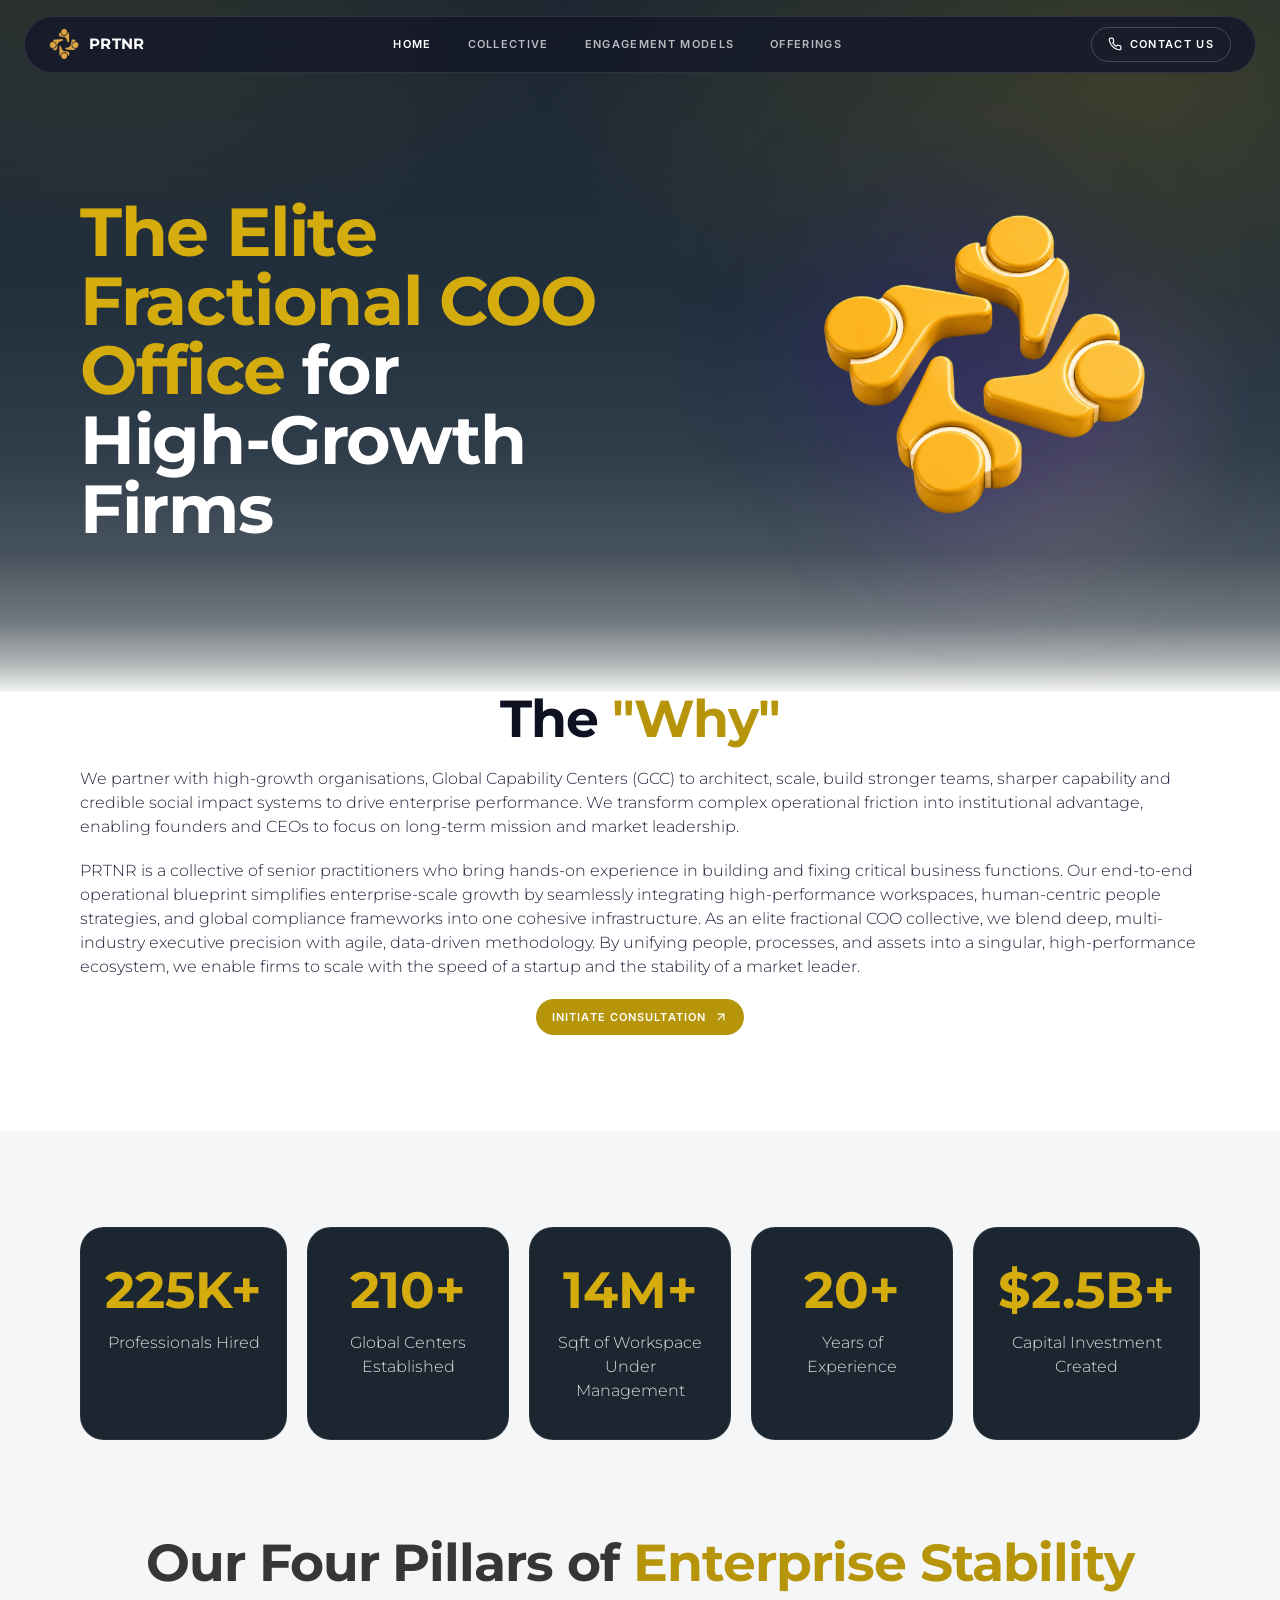
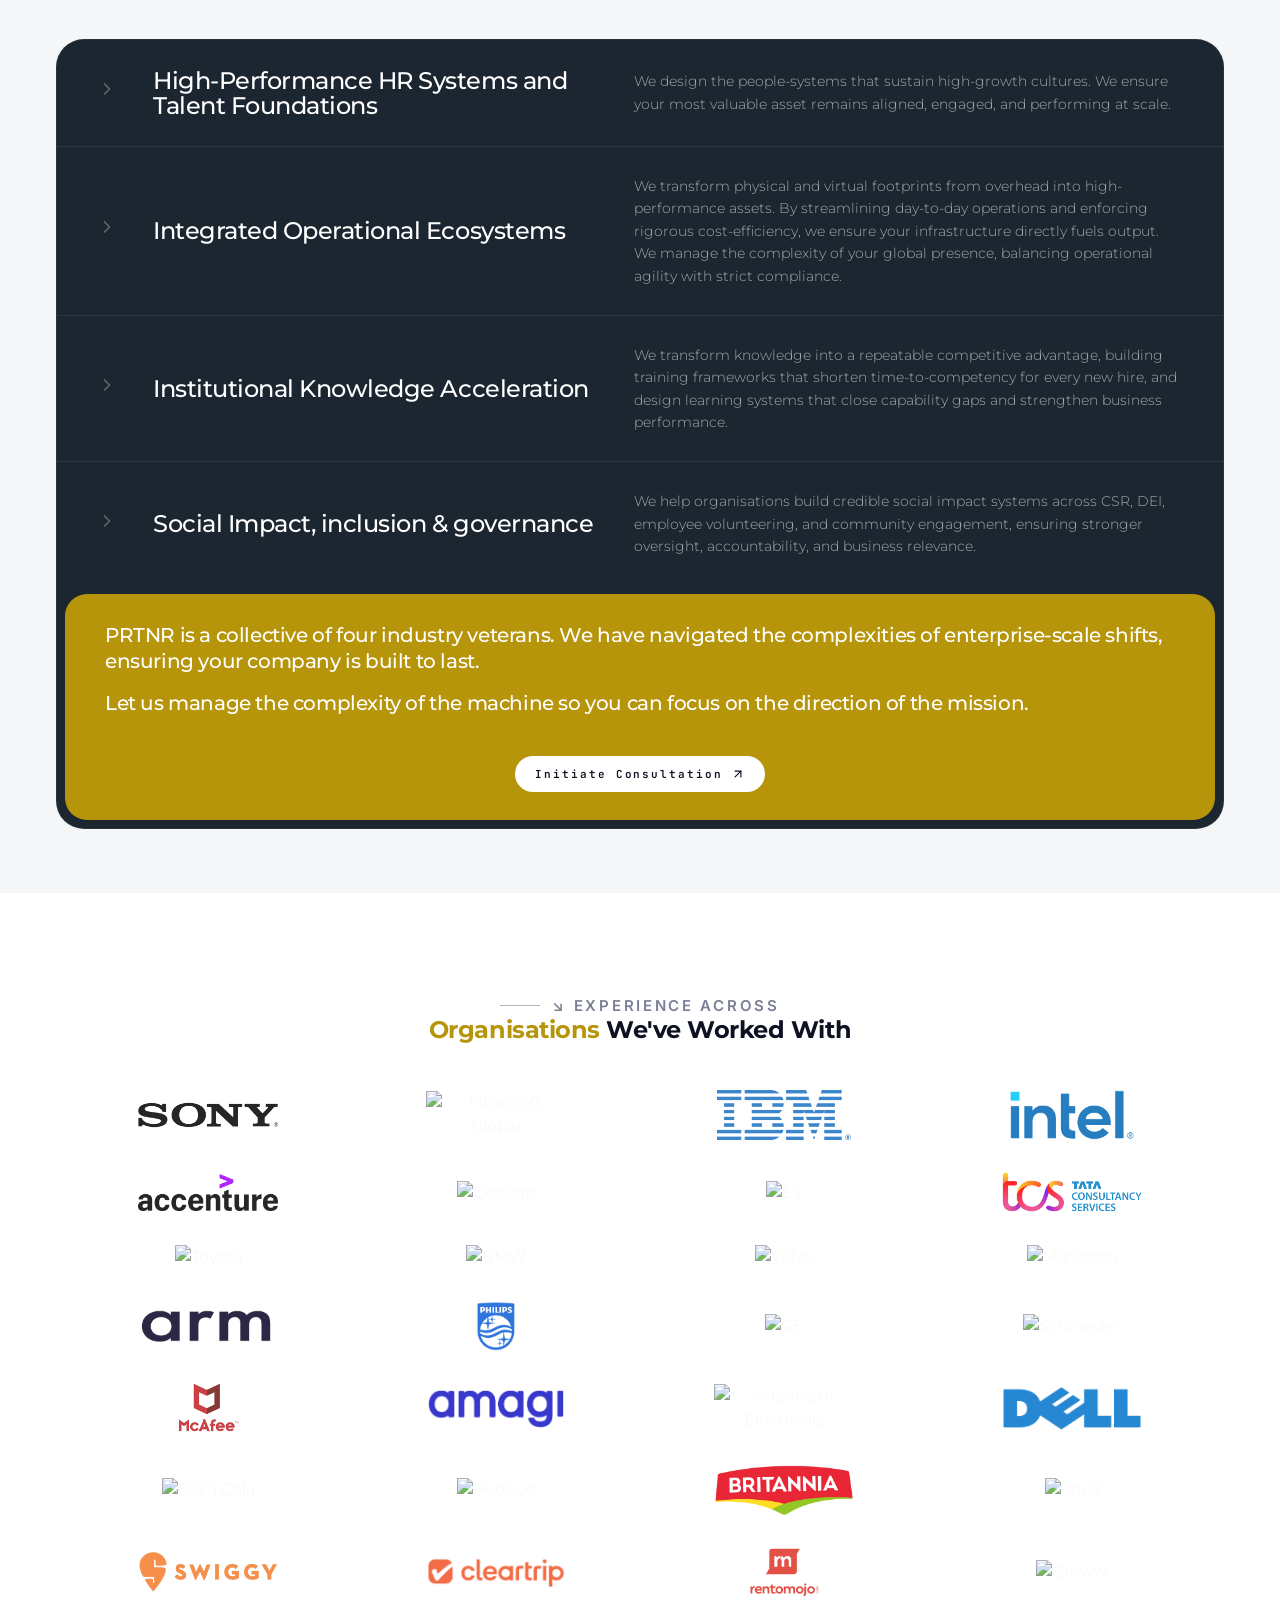
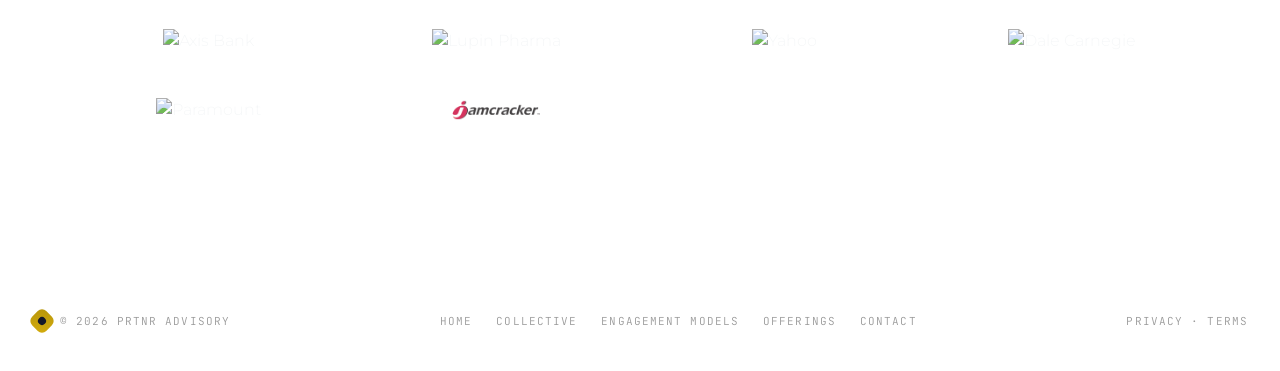
==== commit a5d43de7: "Add files via upload" ====
--- a/index.html
+++ b/index.html
@@ -164,24 +164,41 @@
     <h2 class="display text-ink"><span class="text-electric">Organisations</span> We've Worked With</h2>
 
     <div class="logo-grid">
-
-      <img src="assets/logos/sony.png" alt="Sony">
-      <img src="assets/logos/mcafee.png" alt="McAfee">
-      <img src="assets/logos/philips.png" alt="Philips">
-      <img src="assets/logos/rentomojo.png" alt="Rentomojo">
-      <img src="assets/logos/cleartrip.png" alt="Cleartrip">
-      <img src="assets/logos/amagi.png" alt="Amagi">
-      <img src="assets/logos/arm.png" alt="ARM">
-      <img src="assets/logos/jamcracker.png" alt="Jamcracker">
-      <img src="assets/logos/swiggy.png" alt="Swiggy">
-      <img src="assets/logos/britannia.png" alt="Britannia">
-      <img src="assets/logos/TCS.png" alt="TCS">
-      <img src="assets/logos/DELL.png" alt="Dell">
-      <img src="assets/logos/accenture.png" alt="Accenture">
-      <img src="assets/logos/intel.png" alt="Intel">
-      <img src="assets/logos/ibm.png" alt="Ibm">
-    </div>
-
+    <img src="assets/logos/sony.png" alt="Sony">
+    <img src="assets/logos/Microsoft.png" alt="Microsoft Global">
+    <img src="assets/logos/ibm.png" alt="IBM">
+    <img src="assets/logos/intel.png" alt="Intel">
+    <img src="assets/logos/accenture.png" alt="Accenture">
+    <img src="assets/logos/Deloitte.png" alt="Deloitte">
+    <img src="assets/logos/EY.png" alt="EY">
+    <img src="assets/logos/TCS.png" alt="TCS">
+    <img src="assets/logos/Toyota.png" alt="Toyota">
+    <img src="assets/logos/BMW.png" alt="BMW">
+    <img src="assets/logos/volvo.png" alt="Volvo">
+    <img src="assets/logos/mahindra.png" alt="Mahindra">
+    <img src="assets/logos/arm.png" alt="ARM">
+    <img src="assets/logos/philips.png" alt="Philips">
+    <img src="assets/logos/GE.png" alt="GE">
+    <img src="assets/logos/Schneider.png" alt="Schneider">
+    <img src="assets/logos/mcafee.png" alt="McAfee">
+    <img src="assets/logos/amagi.png" alt="Amagi">
+    <img src="assets/logos/Mitsubishi_Electric.png" alt="Mitsubishi Electricals">
+    <img src="assets/logos/DELL.png" alt="Dell">
+    <img src="assets/logos/Coca-Cola.png" alt="Coca Cola">
+    <img src="assets/logos/pepsico.png" alt="Pepsico">
+    <img src="assets/logos/britannia.png" alt="Britannia">
+    <img src="assets/logos/shell.png" alt="Shell">
+    <img src="assets/logos/swiggy.png" alt="Swiggy">
+    <img src="assets/logos/cleartrip.png" alt="Cleartrip">
+    <img src="assets/logos/rentomojo.png" alt="Rentomojo">
+    <img src="assets/logos/Groww.png" alt="Groww">
+    <img src="assets/logos/Axis_Bank.png" alt="Axis Bank">
+    <img src="assets/logos/lupin_pharmaceuticals.jpg" alt="Lupin Pharma">
+    <img src="assets/logos/yahoo.png" alt="Yahoo">
+    <img src="assets/logos/Dale Carnegie.png" alt="Dale Carnegie">
+    <img src="assets/logos/paramount.png" alt="Paramount">
+    <img src="assets/logos/jamcracker.png" alt="Jamcracker">
+    </div>
   </div>
 </section>
 
--- a/styles.css
+++ b/styles.css
@@ -405,7 +405,21 @@
 .value-icon{width:40px;height:40px;border-radius:14px;background:rgba(47,26,216,.1);display:inline-flex;align-items:center;justify-content:center;color:var(--electric);margin-bottom:14px}
 
 /* ==== SERVICES PAGE ==== */
-.svc-block{display:grid;gap:32px;grid-template-columns:1fr;background:var(--panel);border-radius:28px;border:1px solid rgba(255,255,255,.06);padding:24px;color:#fff}
+.svc-block{
+  display:grid;
+  gap:32px;
+  grid-template-columns:1fr;
+  background:var(--panel);
+  border-radius:28px;
+  border:1px solid rgba(255,255,255,.06);
+  padding:24px;
+  color:#fff;
+
+  transition:
+    transform .25s ease,
+    border-color .25s ease,
+    box-shadow .25s ease;
+}
 @media(min-width:768px){.svc-block{padding:40px}}
 @media(min-width:1024px){.svc-block{grid-template-columns:4fr 8fr}}
 .svc-block h2{font-size:clamp(1.5rem,2.5vw,1.875rem);line-height:1.2;color:#fff}
@@ -416,6 +430,11 @@
 .svc-block .included-label{font-family:"JetBrains Mono",monospace;color:rgba(255,255,255,.4);font-size:10px;letter-spacing:.18em;margin-bottom:14px;text-transform:uppercase}
 .svc-block .included-list li{display:flex;align-items:flex-start;gap:12px;padding:14px 0;border-top:1px solid rgba(255,255,255,.08);color:rgba(255,255,255,.85);font-size:15px}
 .svc-block .included-list li:first-child{border-top:0}
+.svc-block:hover{
+  transform:translateY(-4px);
+  border-color:rgba(212,172,13,.25);
+  box-shadow:0 16px 40px rgba(7, 0, 58, 0.36);
+}
 
 /* ==== IMPACT STATS ==== */
 .stats{display:grid;grid-template-columns:repeat(2,1fr);background:var(--panel);border-radius:28px;border:1px solid rgba(255,255,255,.06);overflow:hidden;margin-top:48px;color:#fff}
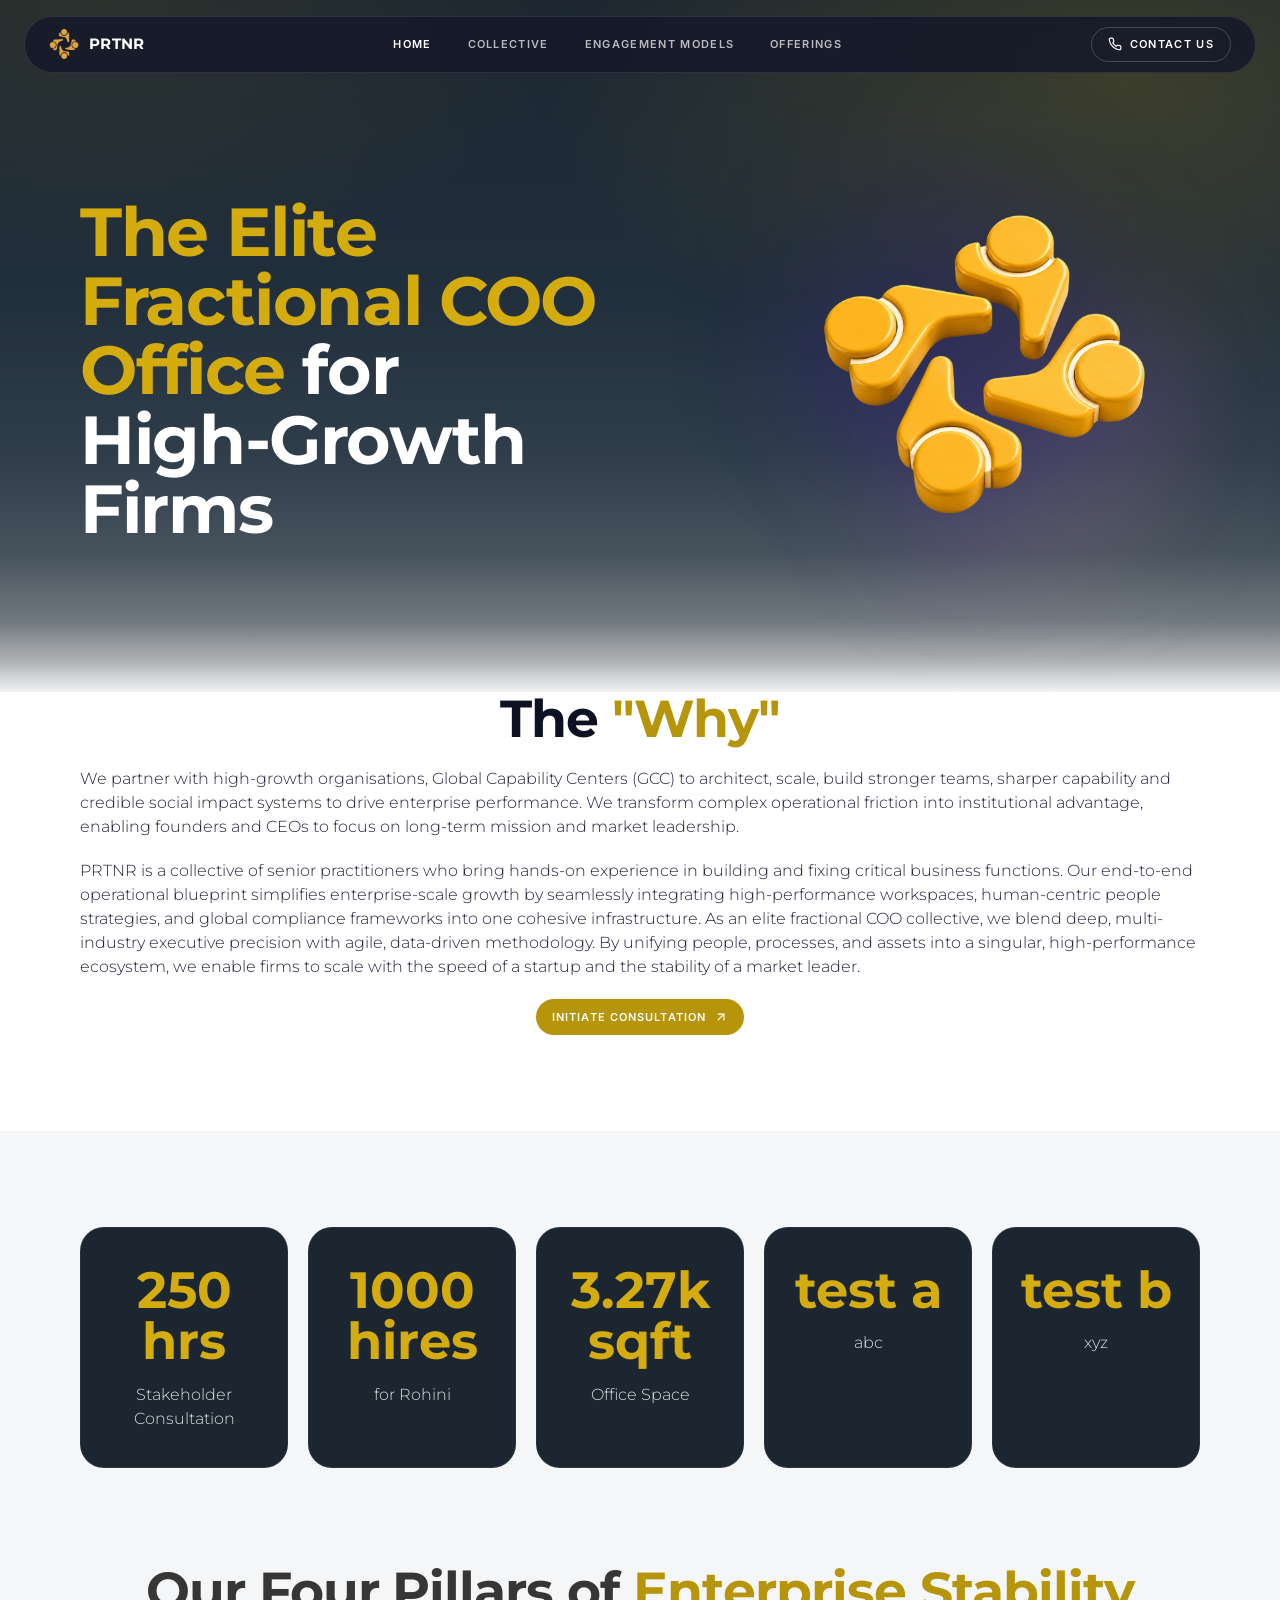
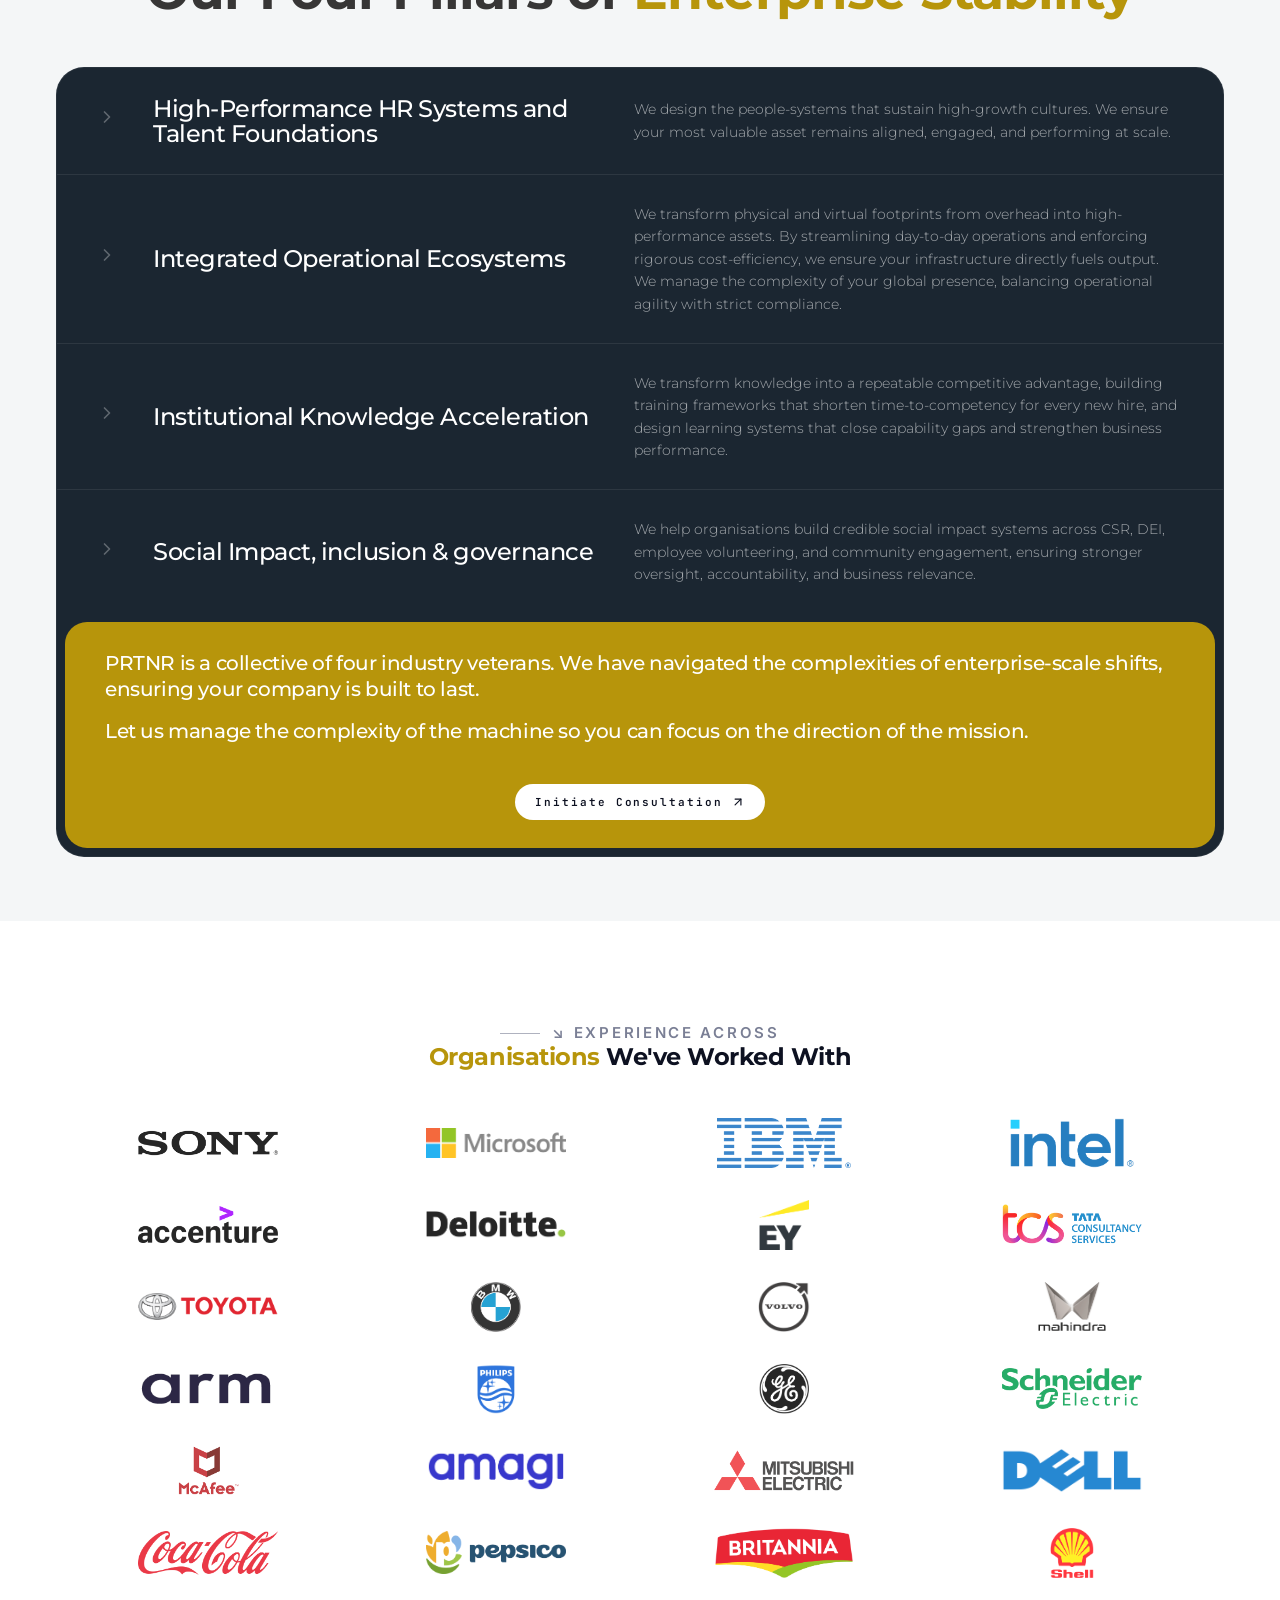
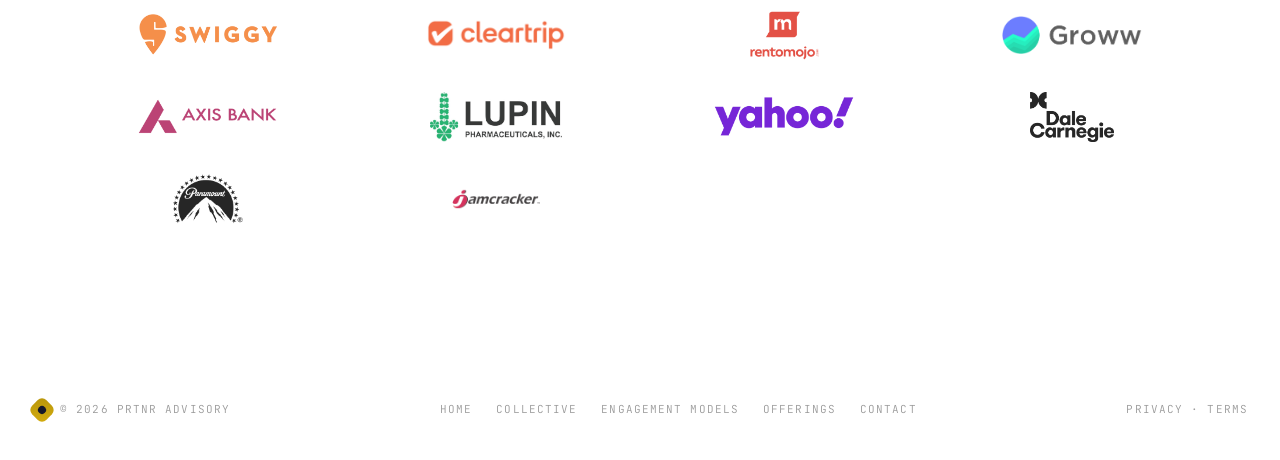
==== commit 7be5c8bd: "Add files via upload" ====
--- a/index.html
+++ b/index.html
@@ -81,28 +81,28 @@
     <div class="stats-cards">
 
       <div class="stat-card">
-        <div class="stat-number">225K+</div>
-        <div class="stat-label">Professionals Hired</div>
-      </div>
-
-      <div class="stat-card">
-        <div class="stat-number">210+</div>
-        <div class="stat-label">Global Centers Established</div>
-      </div>
-
-      <div class="stat-card">
-        <div class="stat-number">14M+</div>
-        <div class="stat-label">Sqft of Workspace Under Management</div>
-      </div>
-
-      <div class="stat-card">
-        <div class="stat-number">20+</div>
-        <div class="stat-label">Years of Experience</div>
-      </div>
-
-      <div class="stat-card">
-        <div class="stat-number">$2.5B+</div>
-        <div class="stat-label">Capital Investment Created</div>
+        <div class="stat-number">250 hrs</div>
+        <div class="stat-label">Stakeholder Consultation</div>
+      </div>
+
+      <div class="stat-card">
+        <div class="stat-number">1000 hires</div>
+        <div class="stat-label">for Rohini</div>
+      </div>
+
+      <div class="stat-card">
+        <div class="stat-number">3.27k sqft</div>
+        <div class="stat-label">Office Space</div>
+      </div>
+
+      <div class="stat-card">
+        <div class="stat-number">test a</div>
+        <div class="stat-label">abc</div>
+      </div>
+
+      <div class="stat-card">
+        <div class="stat-number">test b</div>
+        <div class="stat-label">xyz</div>
       </div>
 
     </div>
--- a/styles.css
+++ b/styles.css
@@ -150,9 +150,10 @@
 
 @media (max-width:768px){
   .page-hero{
-    padding: 80px 56px 80px;
-  }
-}
+    padding: 80px 20px 80px;
+  }
+}
+
 @media(min-width:768px){.page-hero{padding:160px 56px 112px}}
 .page-hero::after{
   content:"";
@@ -575,11 +576,17 @@
   }
 
   .page-hero .hero-h1{
+    width:100%;
+    max-width:none;
+    margin:0 auto;
     text-align:center;
-    margin:0 auto;
-    width:100%;
-    max-width:320px;
-  }
+    line-height:1;
+  }
+
+.page-hero .hero-h1 .text-electric{
+  display:block;
+  text-align:center;
+}
 
   .page-hero .hero-sub{
     text-align:center;
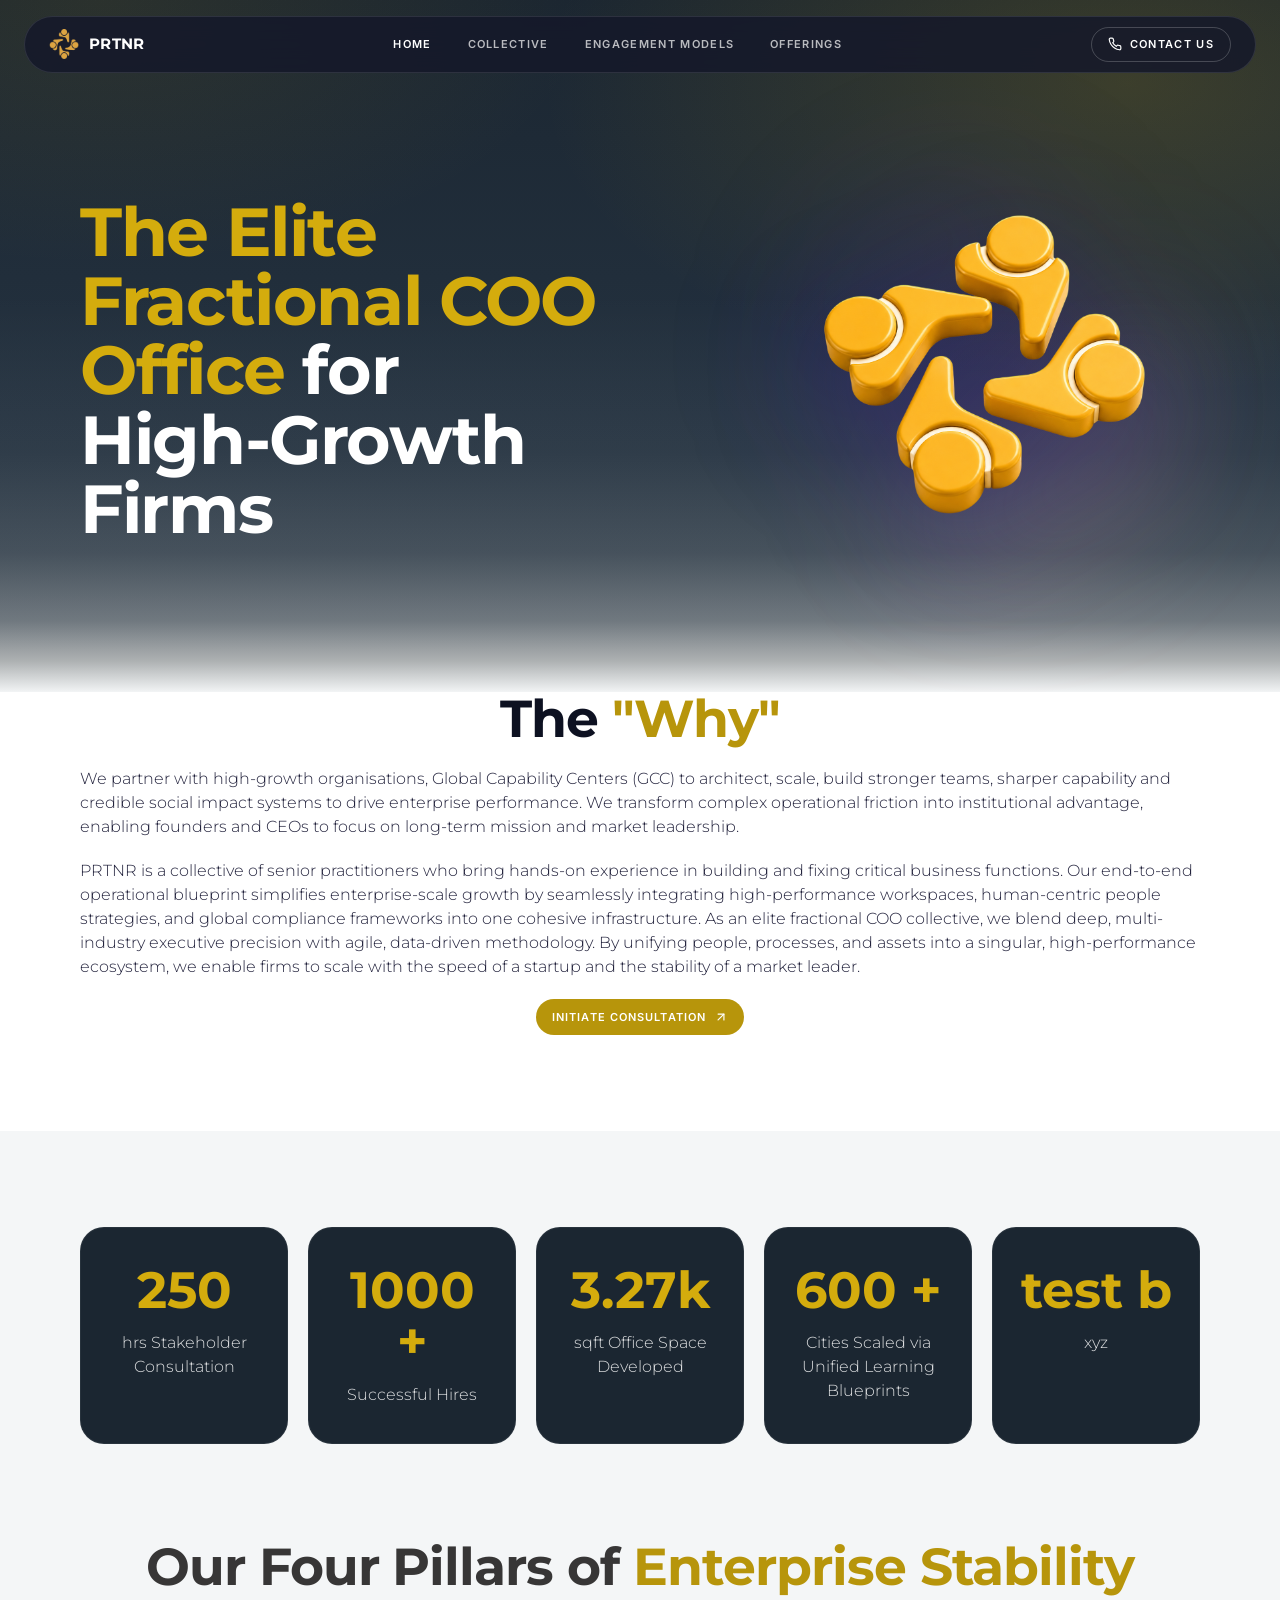
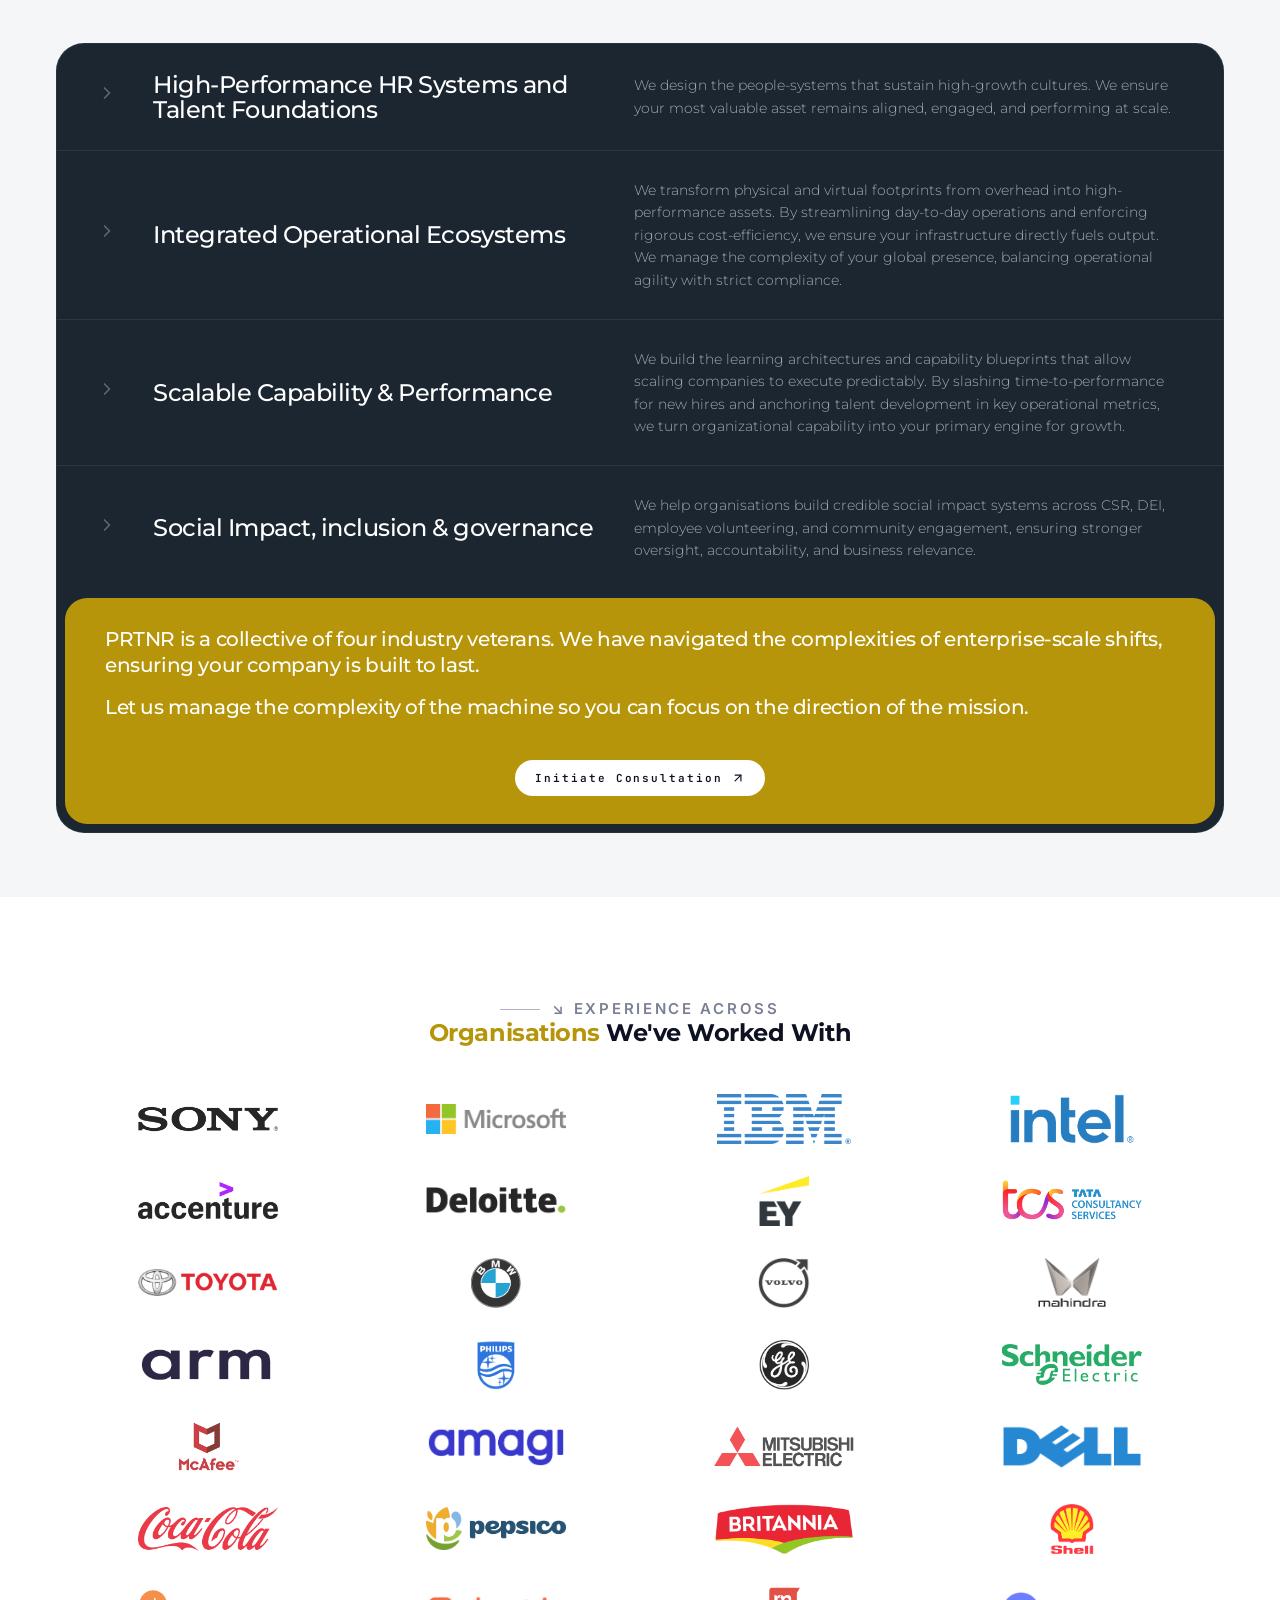
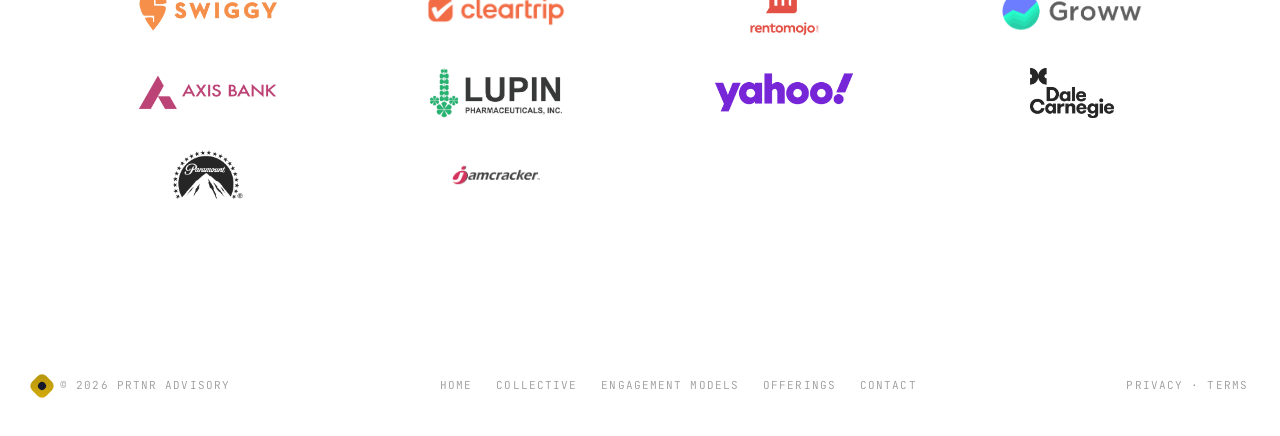
==== commit 6e23af91: "Add files via upload" ====
--- a/index.html
+++ b/index.html
@@ -81,23 +81,23 @@
     <div class="stats-cards">
 
       <div class="stat-card">
-        <div class="stat-number">250 hrs</div>
-        <div class="stat-label">Stakeholder Consultation</div>
-      </div>
-
-      <div class="stat-card">
-        <div class="stat-number">1000 hires</div>
-        <div class="stat-label">for Rohini</div>
-      </div>
-
-      <div class="stat-card">
-        <div class="stat-number">3.27k sqft</div>
-        <div class="stat-label">Office Space</div>
-      </div>
-
-      <div class="stat-card">
-        <div class="stat-number">test a</div>
-        <div class="stat-label">abc</div>
+        <div class="stat-number">250</div>
+        <div class="stat-label">hrs Stakeholder Consultation</div>
+      </div>
+
+      <div class="stat-card">
+        <div class="stat-number">1000 +</div>
+        <div class="stat-label">Successful Hires</div>
+      </div>
+
+      <div class="stat-card">
+        <div class="stat-number">3.27k</div>
+        <div class="stat-label">sqft Office Space Developed</div>
+      </div>
+
+      <div class="stat-card">
+        <div class="stat-number">600 +</div>
+        <div class="stat-label">Cities Scaled via Unified Learning Blueprints</div>
       </div>
 
       <div class="stat-card">
@@ -133,9 +133,10 @@
         <span class="chev">
           <svg width="20" height="20" viewBox="0 0 24 24" fill="none" stroke="currentColor" stroke-width="2" stroke-linecap="round" stroke-linejoin="round">
             <polyline points="9 18 15 12 9 6"/></svg></span>
-            <h3 class="display">Institutional Knowledge Acceleration</h3>
-            <p>We transform knowledge into a repeatable competitive advantage, building training frameworks that shorten time-to-competency for every new hire,
-              and design learning systems that close capability gaps and strengthen business performance.</p></div>
+            <h3 class="display">Scalable Capability & Performance</h3>
+            <p>We build the learning architectures and capability blueprints that allow scaling companies to execute predictably. 
+              By slashing time-to-performance for new hires and anchoring talent development in key operational metrics, we turn organizational 
+              capability into your primary engine for growth.</p></div>
       <div class="svc-row">
         <span class="chev">
           <svg width="20" height="20" viewBox="0 0 24 24" fill="none" stroke="currentColor" stroke-width="2" stroke-linecap="round" stroke-linejoin="round">
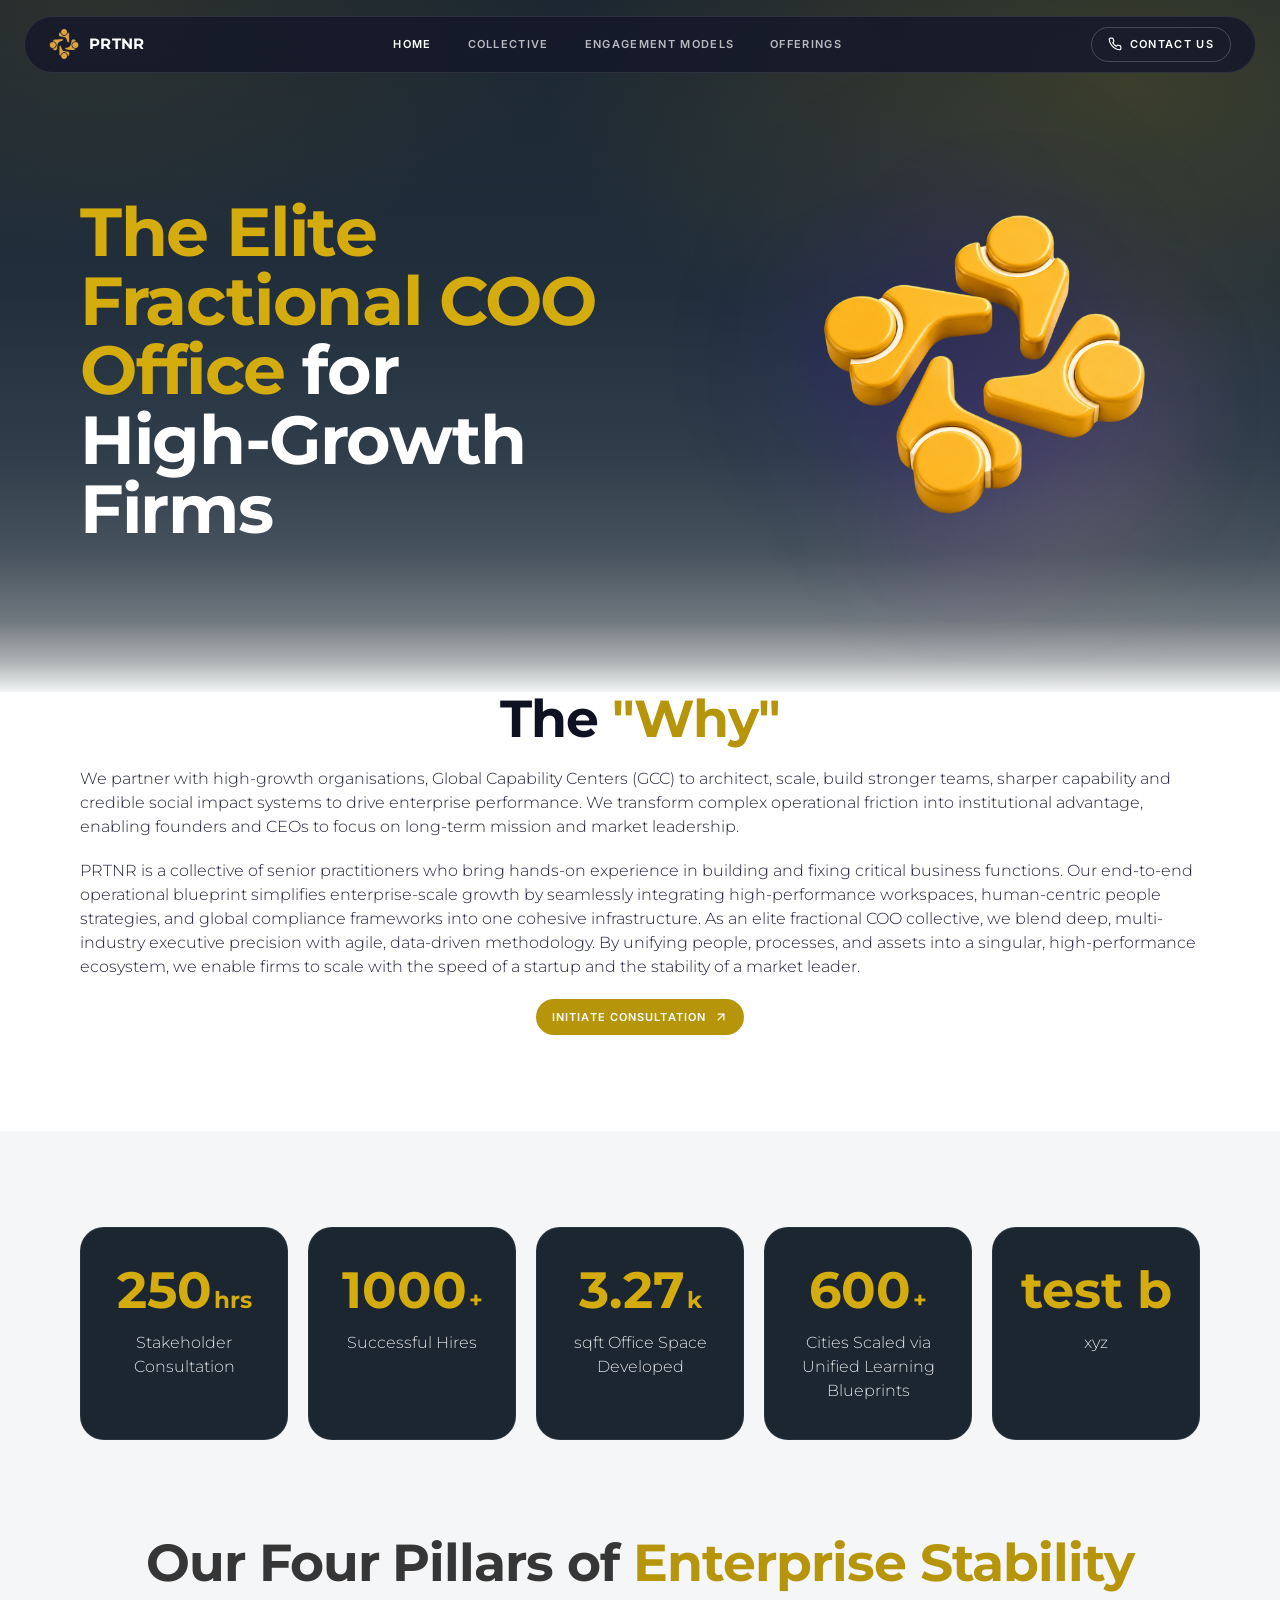
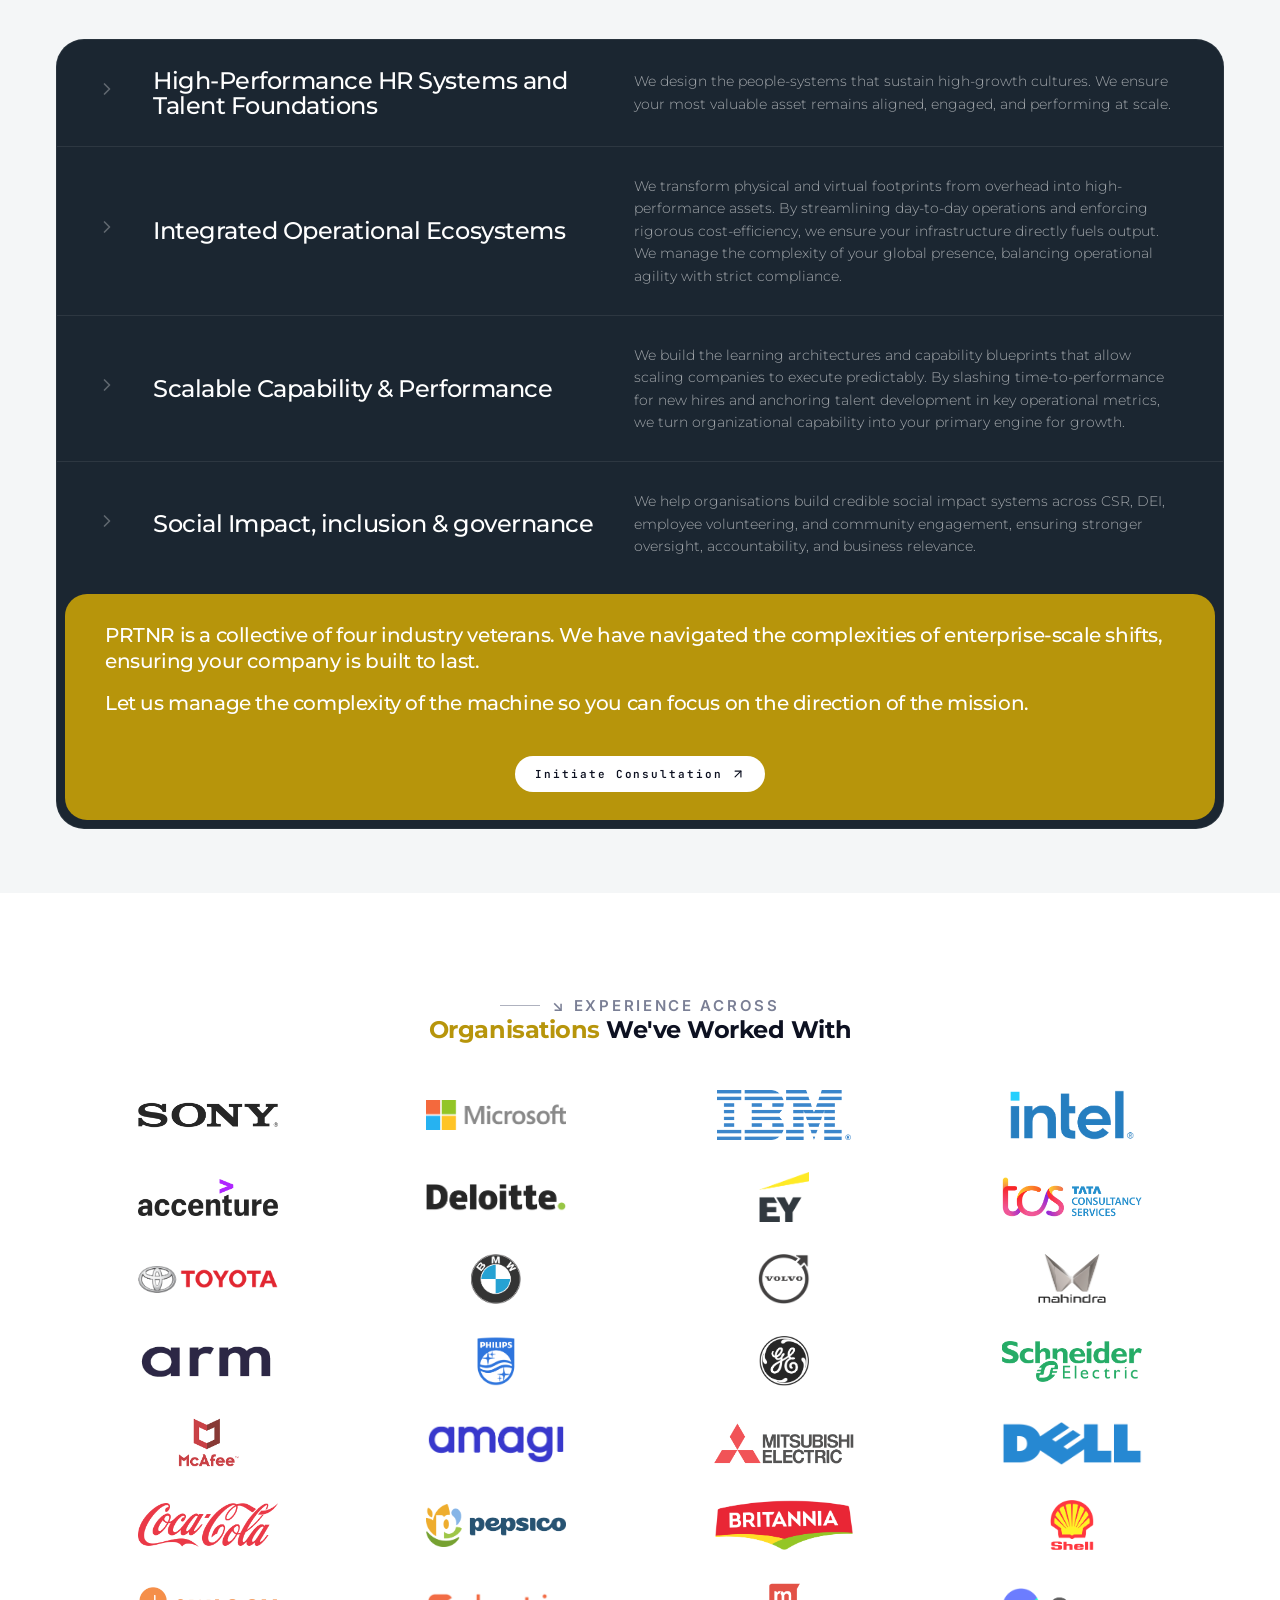
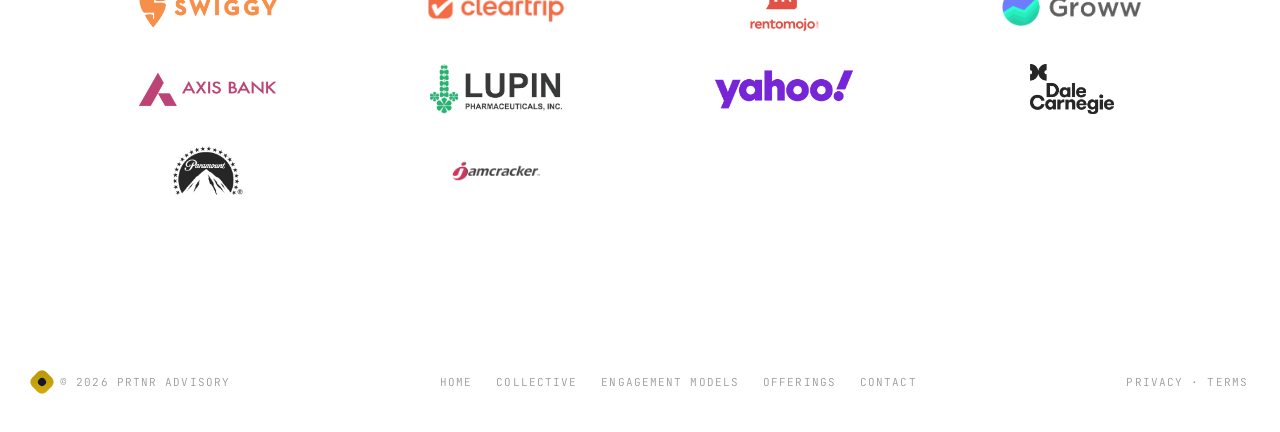
==== commit 91a68fb8: "Add files via upload" ====
--- a/index.html
+++ b/index.html
@@ -81,22 +81,22 @@
     <div class="stats-cards">
 
       <div class="stat-card">
-        <div class="stat-number">250</div>
-        <div class="stat-label">hrs Stakeholder Consultation</div>
-      </div>
-
-      <div class="stat-card">
-        <div class="stat-number">1000 +</div>
+        <div class="stat-number">250<span class="stat-unit">hrs</span></div>
+        <div class="stat-label">Stakeholder Consultation</div>
+      </div>
+
+      <div class="stat-card">
+        <div class="stat-number">1000<span class="stat-unit">+</span></div>
         <div class="stat-label">Successful Hires</div>
       </div>
 
       <div class="stat-card">
-        <div class="stat-number">3.27k</div>
+        <div class="stat-number">3.27<span class="stat-unit">k</span></div>
         <div class="stat-label">sqft Office Space Developed</div>
       </div>
 
       <div class="stat-card">
-        <div class="stat-number">600 +</div>
+        <div class="stat-number">600<span class="stat-unit">+</span></div>
         <div class="stat-label">Cities Scaled via Unified Learning Blueprints</div>
       </div>
 
--- a/styles.css
+++ b/styles.css
@@ -966,6 +966,13 @@
   margin-bottom:16px;
 }
 
+.stat-unit{
+  font-size: 0.45em;   
+  font-weight: inherit;
+  vertical-align: baseline;
+  margin-left: 2px;
+}
+
 .stat-label{
   font-size:1rem;
   line-height:1.5;
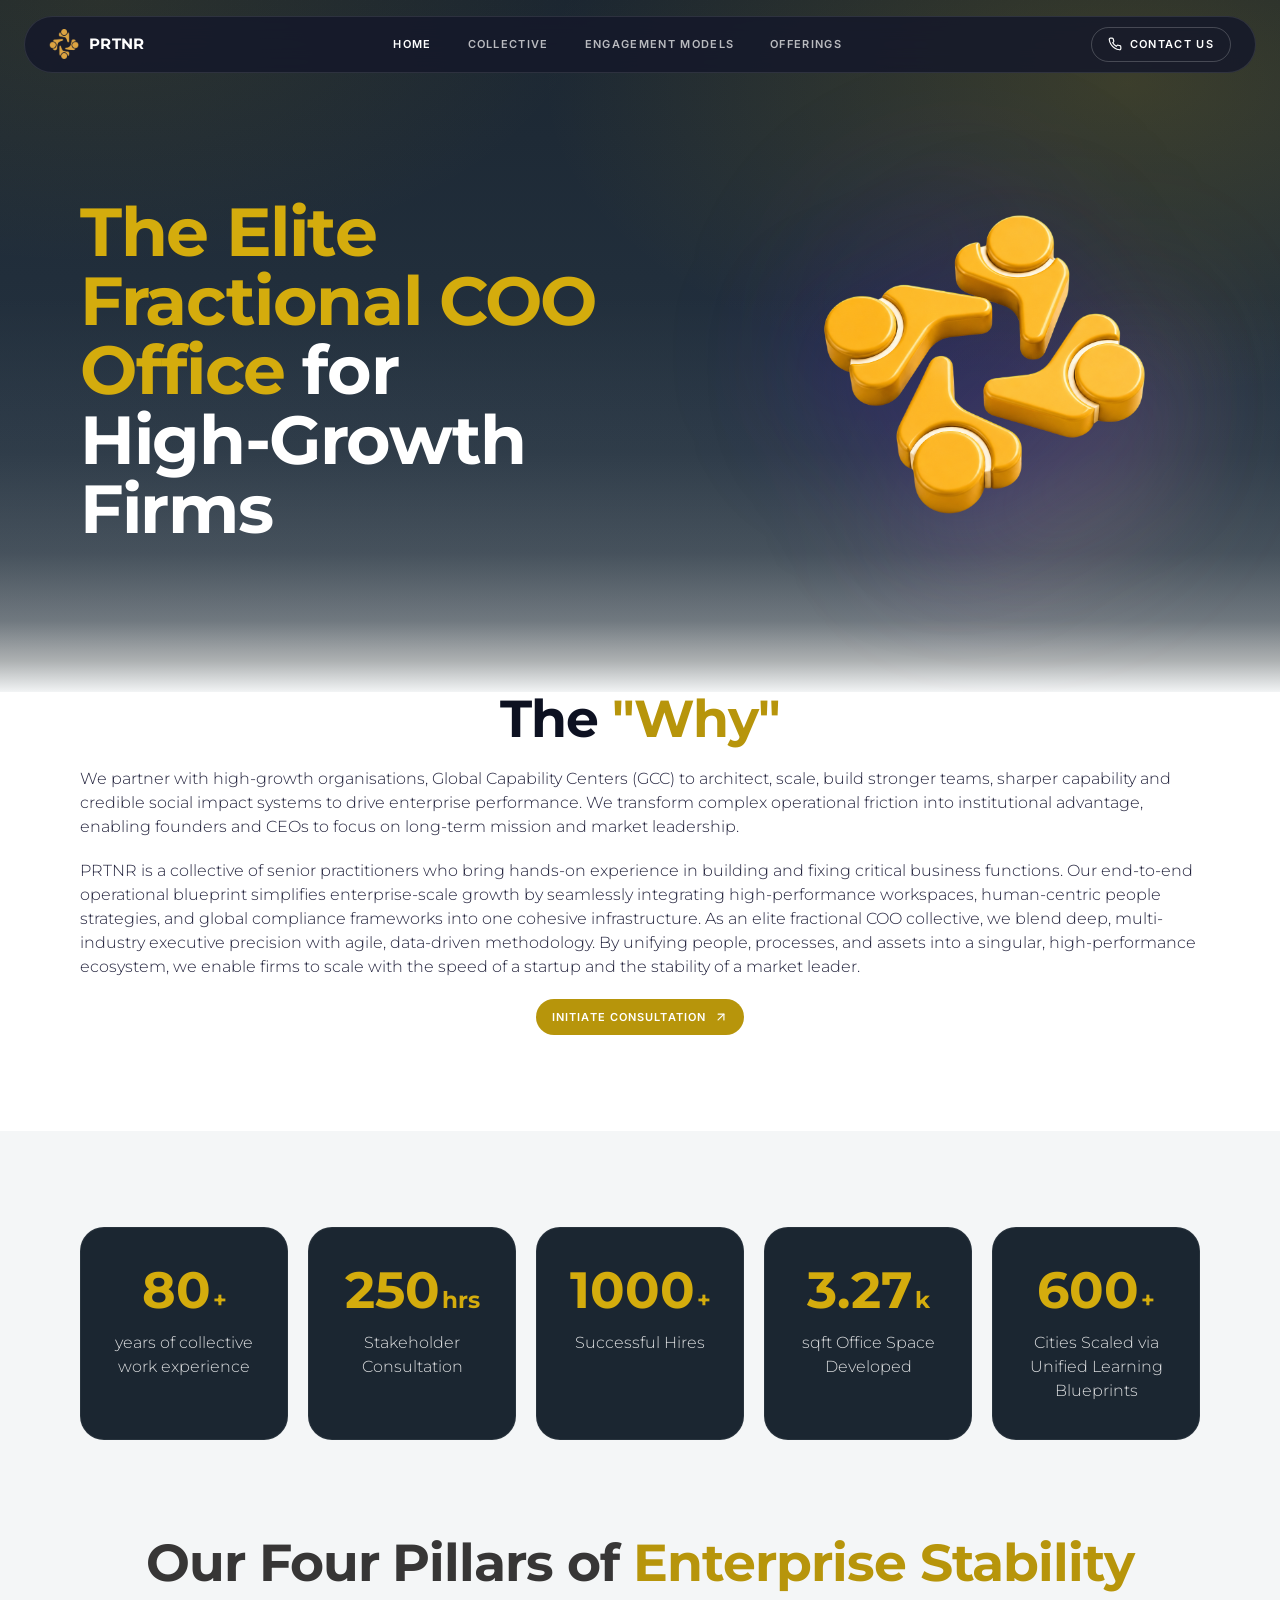
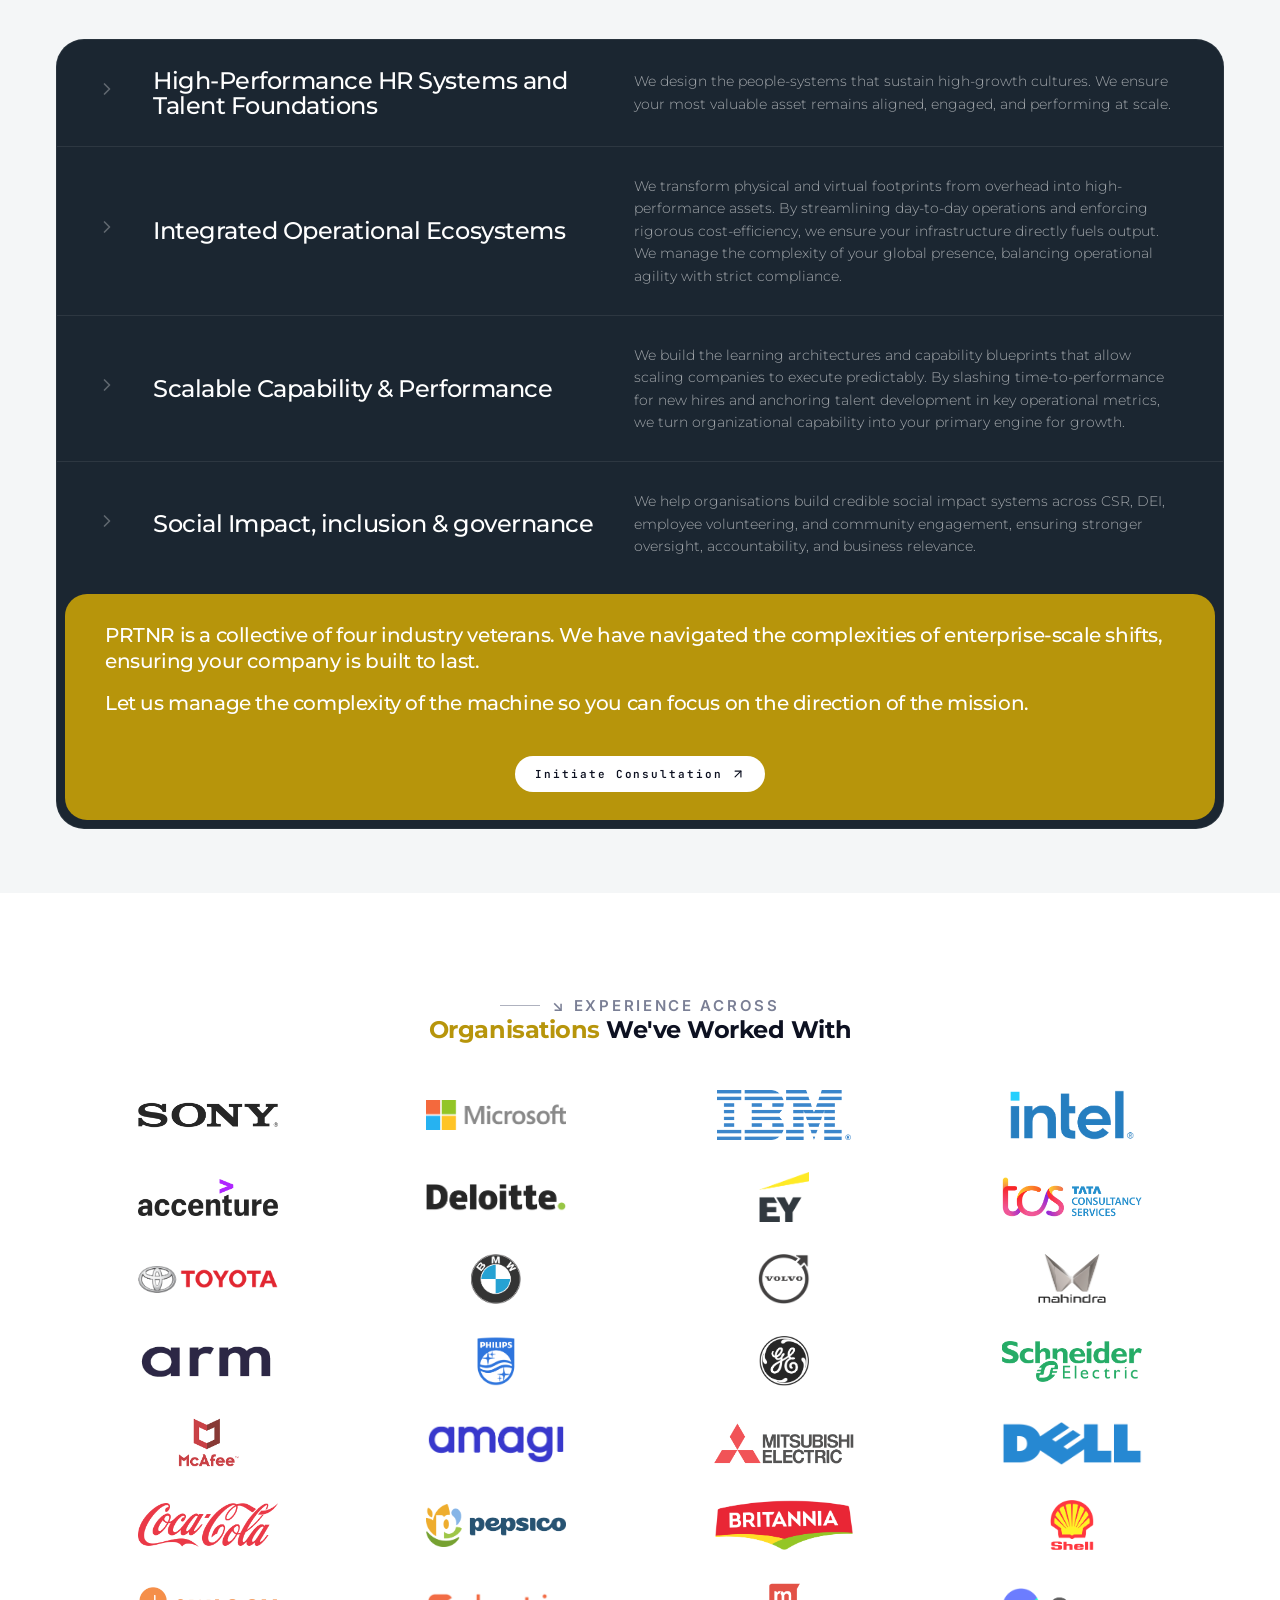
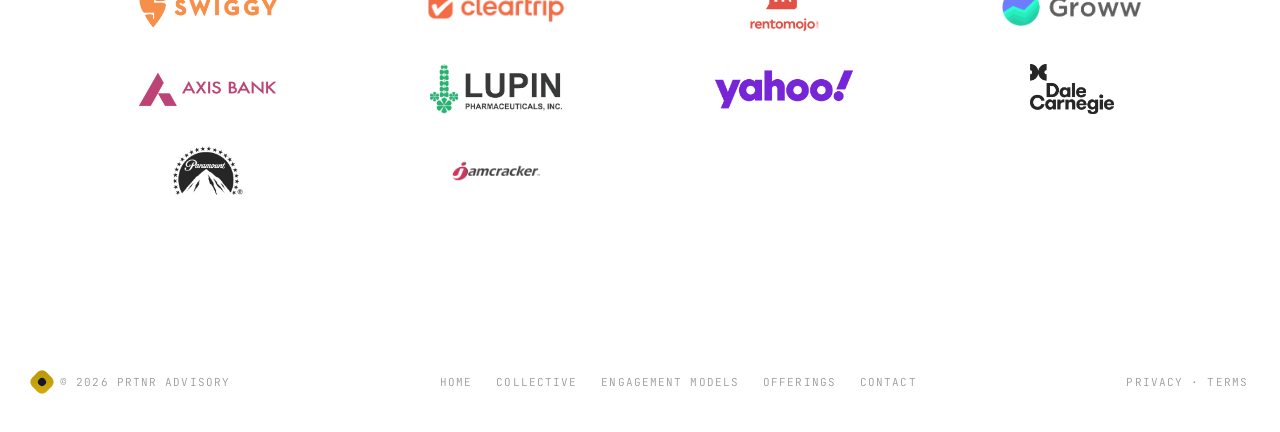
==== commit 8819cf62: "Add files via upload" ====
--- a/index.html
+++ b/index.html
@@ -79,7 +79,12 @@
   <div class="container">
 
     <div class="stats-cards">
-
+      
+      <div class="stat-card">
+        <div class="stat-number">80<span class="stat-unit">+</span></div>
+        <div class="stat-label">years of collective work experience</div>
+      </div>
+      
       <div class="stat-card">
         <div class="stat-number">250<span class="stat-unit">hrs</span></div>
         <div class="stat-label">Stakeholder Consultation</div>
@@ -100,10 +105,7 @@
         <div class="stat-label">Cities Scaled via Unified Learning Blueprints</div>
       </div>
 
-      <div class="stat-card">
-        <div class="stat-number">test b</div>
-        <div class="stat-label">xyz</div>
-      </div>
+      
 
     </div>
 
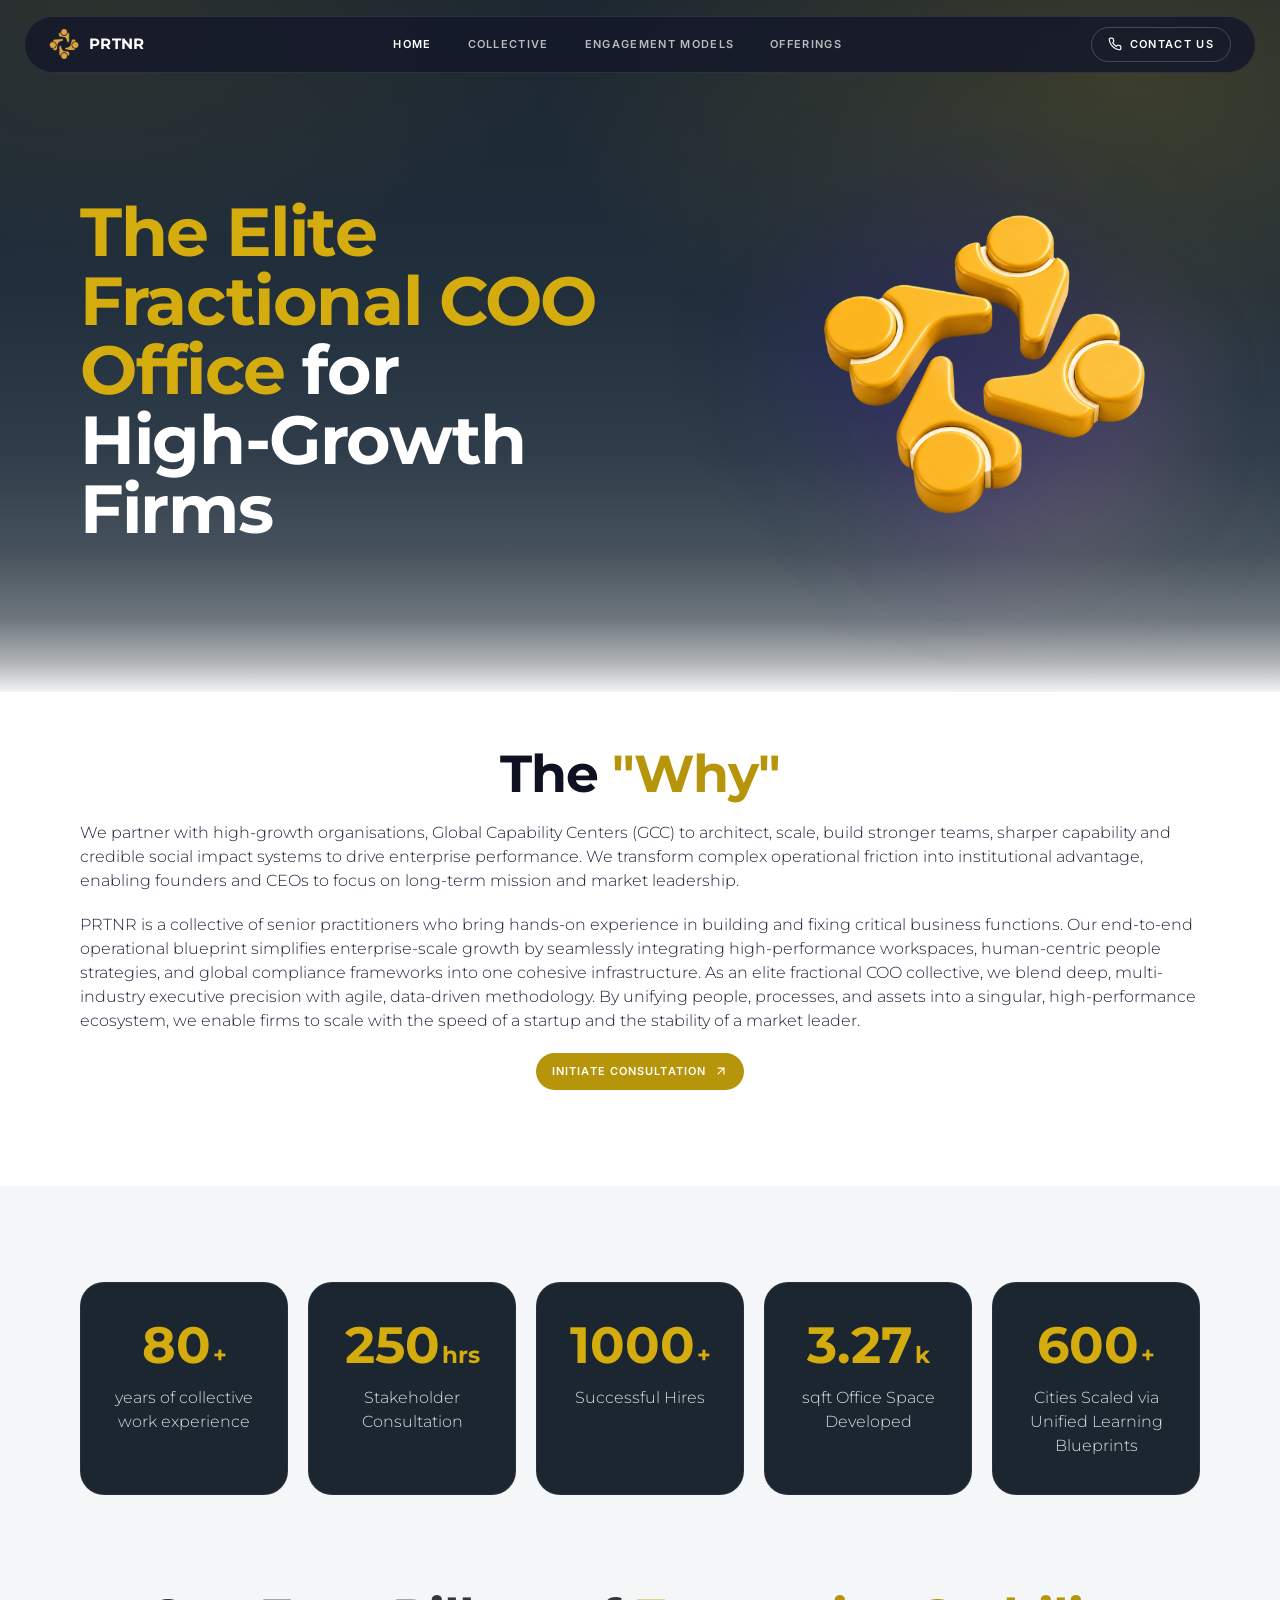
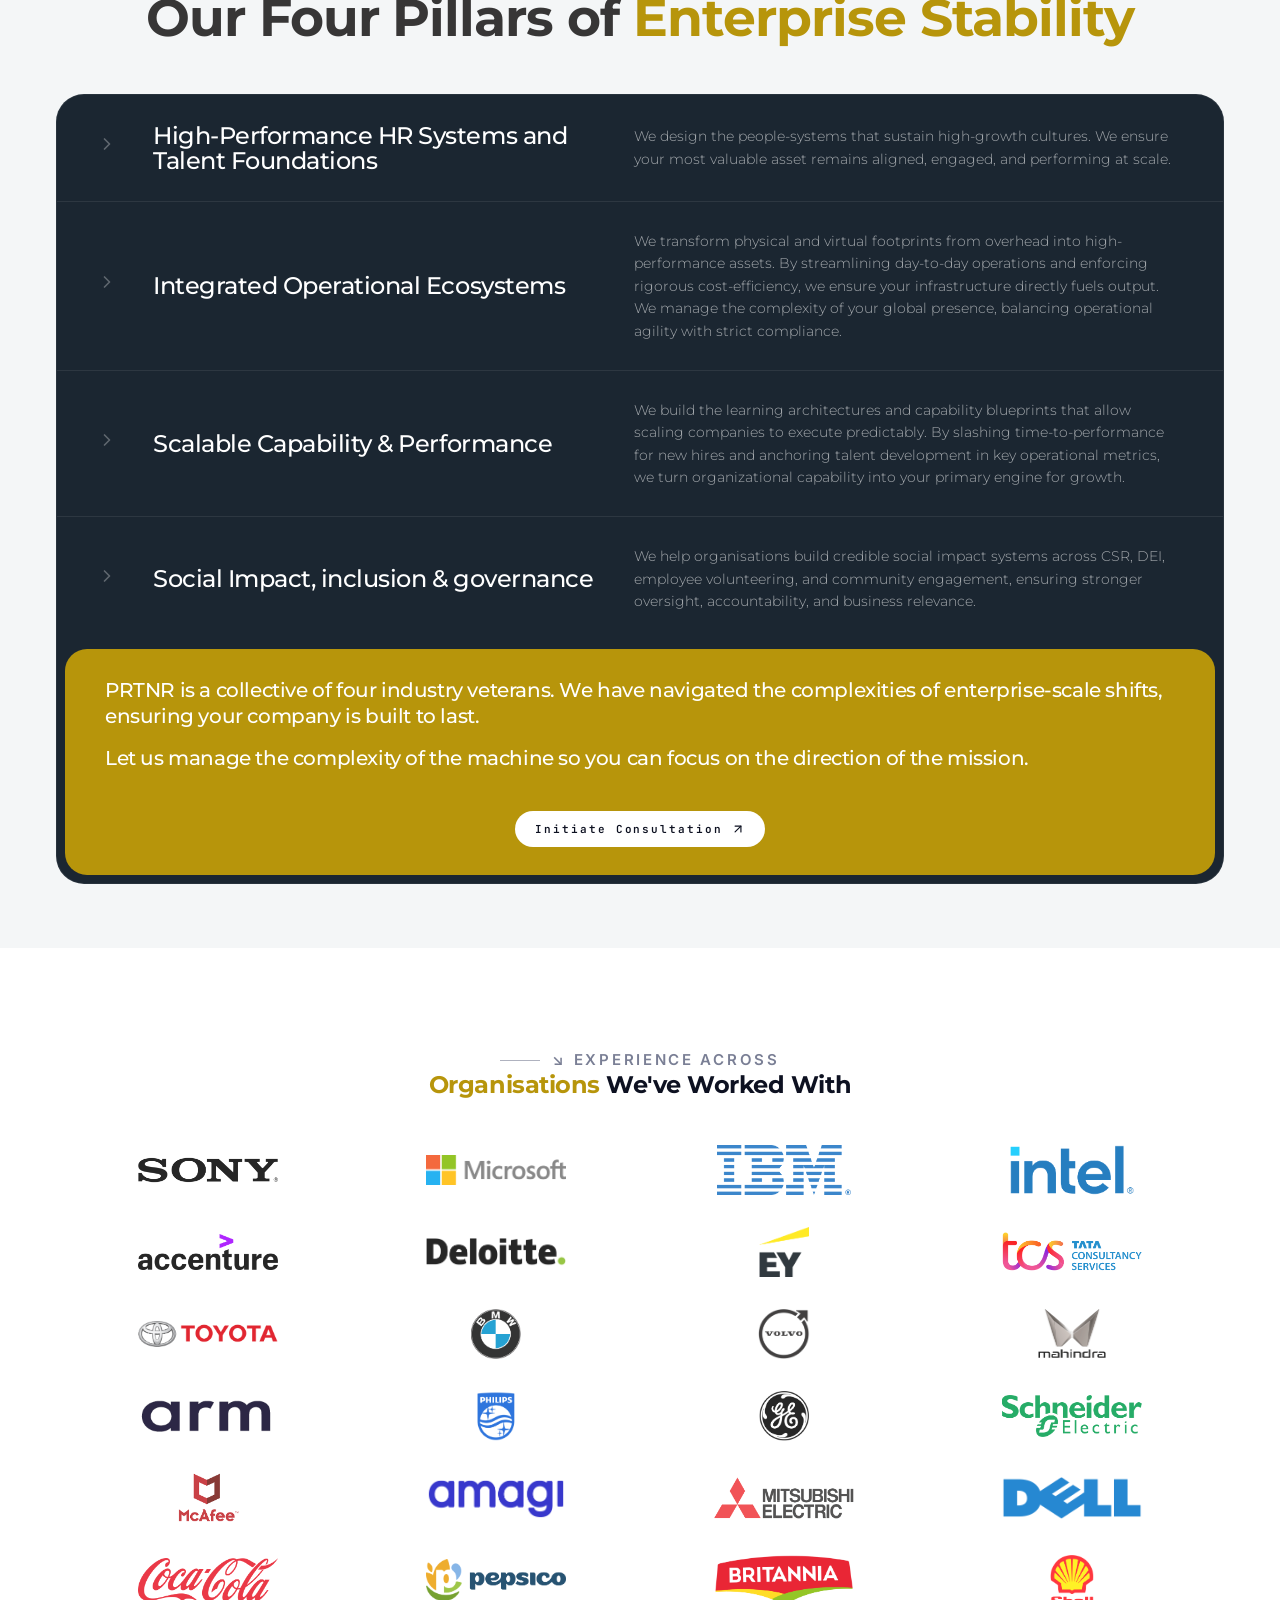
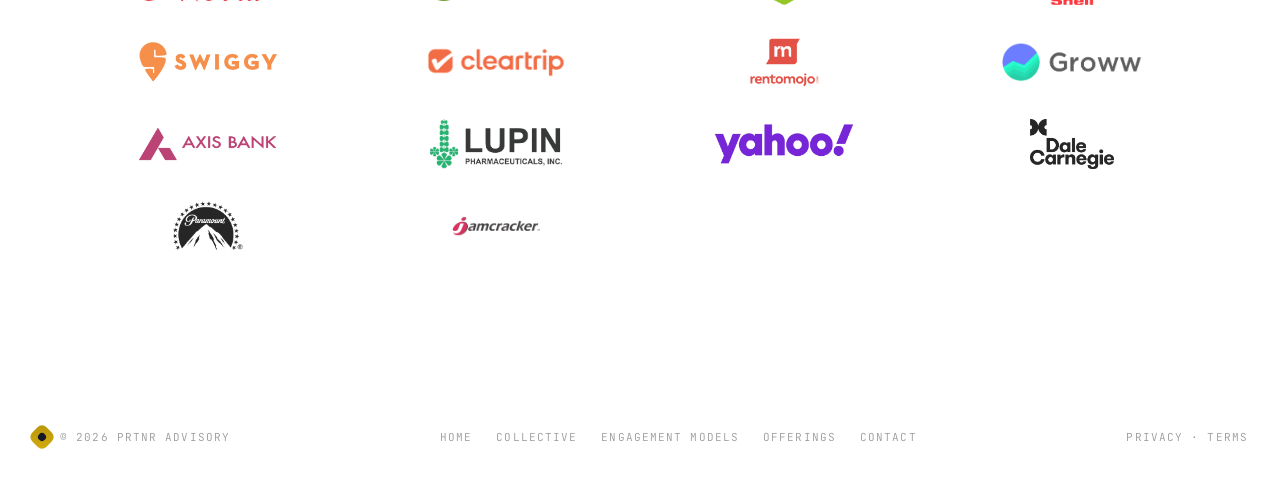
==== commit 2c5b615c: "Add files via upload" ====
--- a/index.html
+++ b/index.html
@@ -59,7 +59,7 @@
 
 <section class="section text-center" style="padding-top:0">
   <div class="container">
-    <h2 class="display h2 text-ink text-center">The <span class="text-electric">"Why"</span></h2>
+    <h2 class="display h2 text-ink text-center"><br/>The <span class="text-electric">"Why"</span></h2>
     <p class="text-ink-soft mt-5 max-w-5xl mx-auto about-text">We partner with high-growth organisations, Global Capability Centers (GCC) to architect, 
                                                   scale, build stronger teams, sharper capability and credible social impact systems to drive 
                                                   enterprise performance. We transform complex operational friction into institutional advantage, 
@@ -84,7 +84,7 @@
         <div class="stat-number">80<span class="stat-unit">+</span></div>
         <div class="stat-label">years of collective work experience</div>
       </div>
-      
+
       <div class="stat-card">
         <div class="stat-number">250<span class="stat-unit">hrs</span></div>
         <div class="stat-label">Stakeholder Consultation</div>
